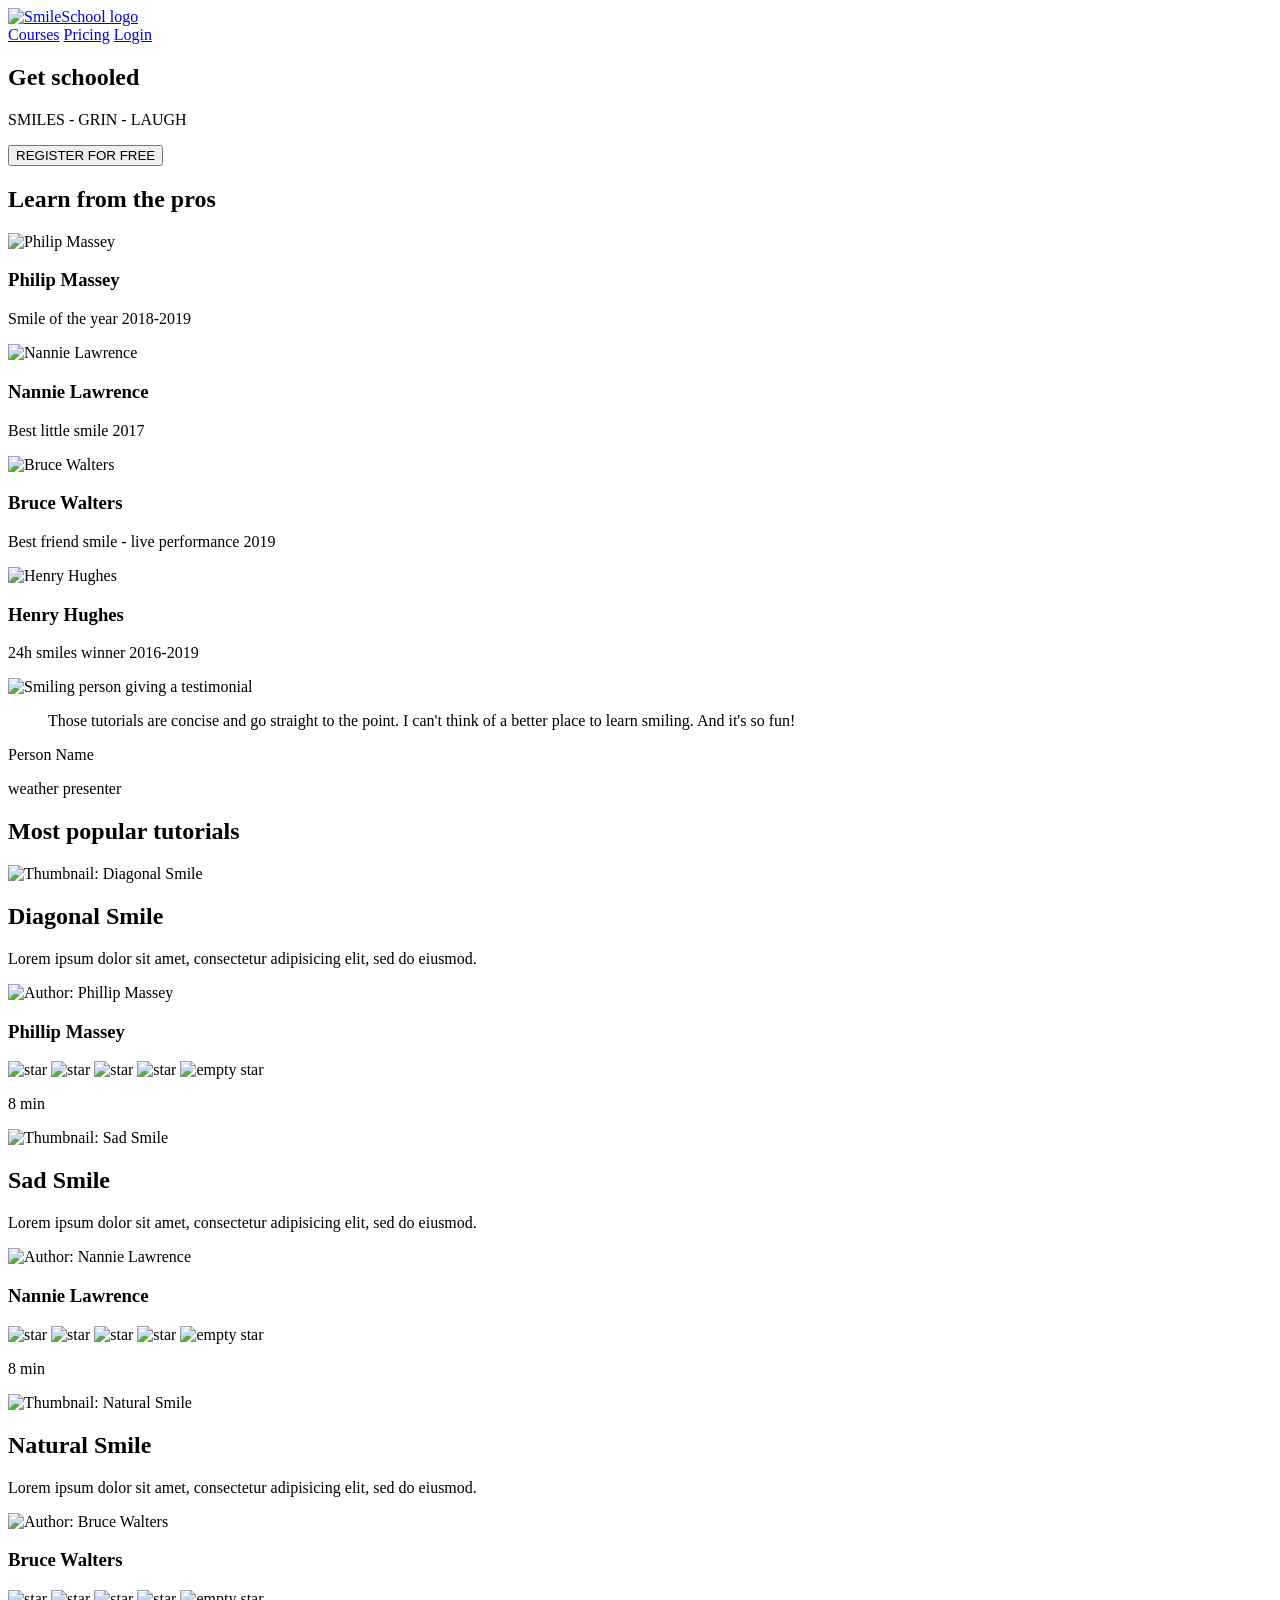
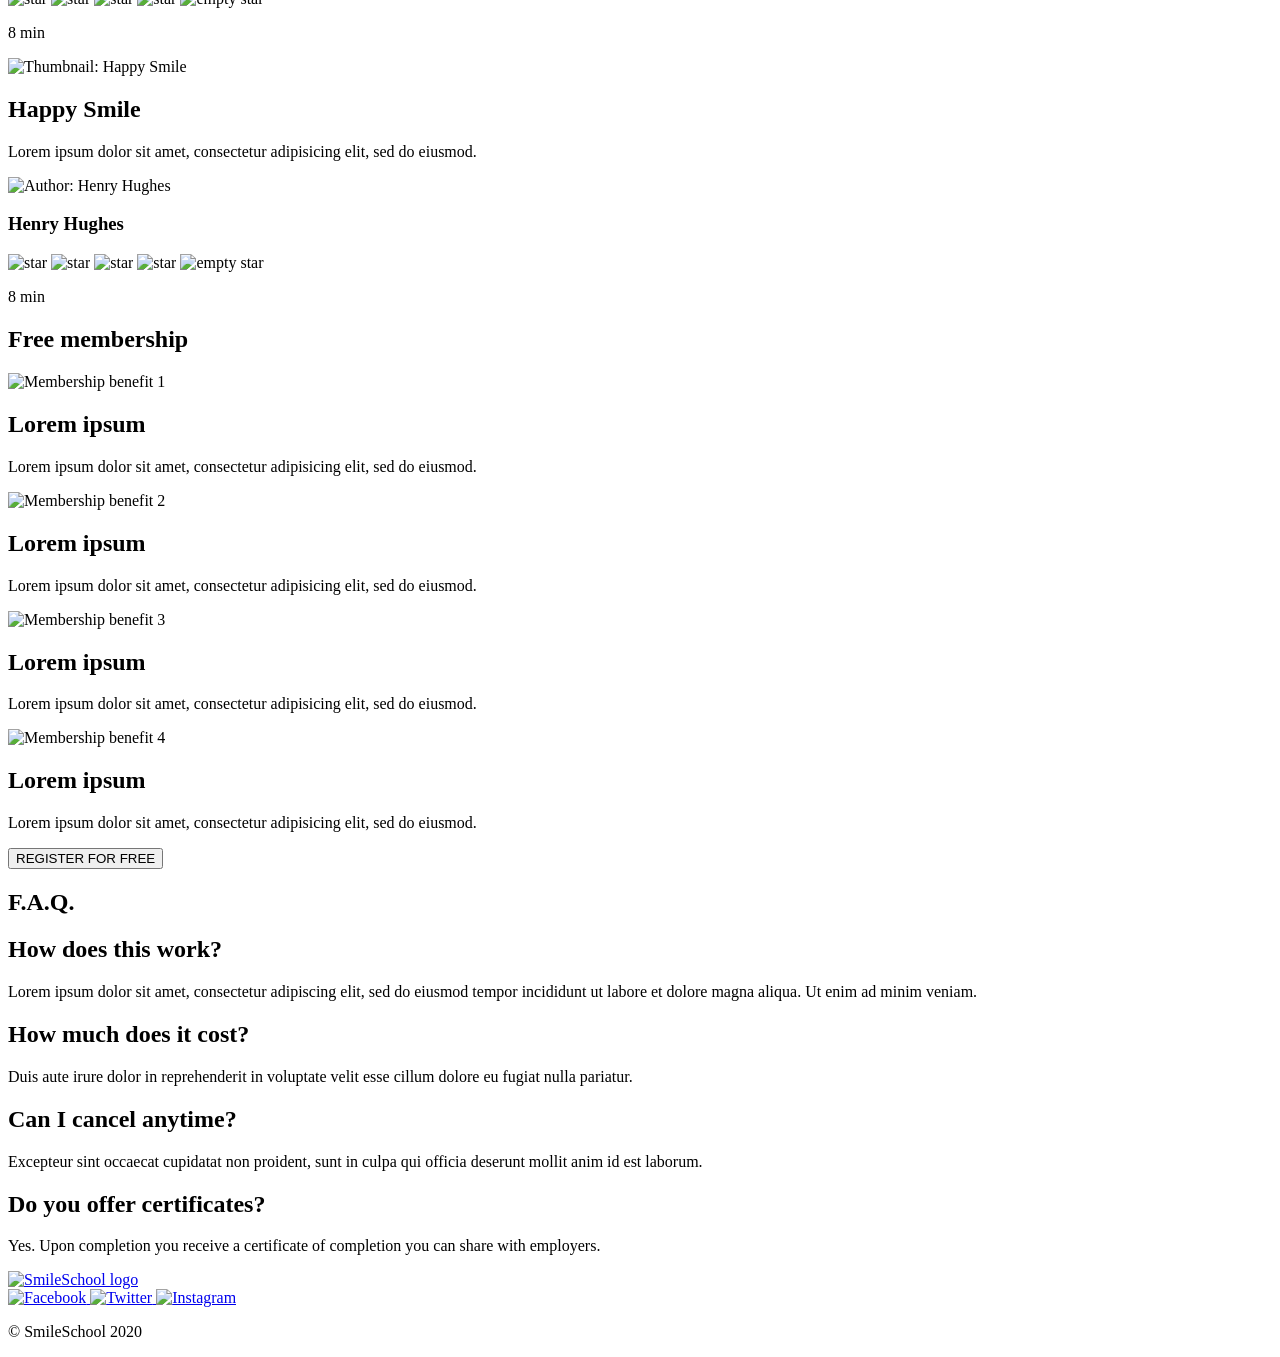
==== index.html @ 25fead90 "CSS advanced: add README and copy index.html from HTML advanced" ====
<!DOCTYPE html>
<html lang="en">
<head>
  <meta charset="utf-8">
  <meta name="viewport" content="width=device-width, initial-scale=1">
  <title>SmileSchool</title>
  <meta name="description" content="Get schooled - Learn from the pros">
</head>
<body>

  <!-- ===== Header (Task 1) ===== -->
  <header>
    <!-- Logo link -->
    <a href="/" aria-label="SmileSchool home">
      <img src="logo.png" alt="SmileSchool logo">
    </a>

    <!-- Primary nav -->
    <nav aria-label="Primary">
      <a href="#">Courses</a>
      <a href="#">Pricing</a>
      <a href="#">Login</a>
    </nav>
  </header>
  <!-- ===== /Header ===== -->

  <!-- ===== Main content ===== -->
  <main>

    <!-- ===== Hero / Banner (Task 2) ===== -->
    <section aria-labelledby="hero-title">
      <!-- Top block: title + text + button -->
      <div>
        <h1 id="hero-title">Get schooled</h1>
        <p>SMILES - GRIN - LAUGH</p>
        <button type="button">REGISTER FOR FREE</button>
      </div>

      <!-- Bottom block: Learn from the pros + 4 profile cards -->
      <div>
        <h2>Learn from the pros</h2>

        <div>
          <article>
            <img src="pro-1.jpg" alt="Philip Massey">
            <h3>Philip Massey</h3>
            <p>Smile of the year 2018-2019</p>
          </article>

          <article>
            <img src="pro-2.jpg" alt="Nannie Lawrence">
            <h3>Nannie Lawrence</h3>
            <p>Best little smile 2017</p>
          </article>

          <article>
            <img src="pro-3.jpg" alt="Bruce Walters">
            <h3>Bruce Walters</h3>
            <p>Best friend smile - live performance 2019</p>
          </article>

          <article>
            <img src="pro-4.jpg" alt="Henry Hughes">
            <h3>Henry Hughes</h3>
            <p>24h smiles winner 2016-2019</p>
          </article>
        </div>
      </div>
    </section>
    <!-- ===== /Hero ===== -->

    <!-- ===== Quote (Task 3) ===== -->
    <section id="quote" aria-labelledby="quote-title">
      <div>
        <img src="quote-author.jpg" alt="Smiling person giving a testimonial">
        <div>
          <blockquote id="quote-title">
            Those tutorials are concise and go straight to the point. I can't think of a better
            place to learn smiling. And it's so fun!
          </blockquote>
          <p>Person Name</p>
          <p>weather presenter</p>
        </div>
      </div>
    </section>
    <!-- ===== /Quote ===== -->

    <!-- ===== Videos (Task 4) ===== -->
    <section aria-labelledby="videos-title">
      <h1 id="videos-title">Most popular tutorials</h1>

      <div>
        <!-- Video 1 -->
        <article>
          <img src="vid-1.jpg" alt="Thumbnail: Diagonal Smile">
          <h2>Diagonal Smile</h2>
          <p>Lorem ipsum dolor sit amet, consectetur adipisicing elit, sed do eiusmod.</p>

          <!-- Author -->
          <div>
            <img src="pro-1.jpg" alt="Author: Phillip Massey">
            <h3>Phillip Massey</h3>
          </div>

          <!-- Rating -->
          <div>
            <div>
              <img src="star.svg" alt="star">
              <img src="star.svg" alt="star">
              <img src="star.svg" alt="star">
              <img src="star.svg" alt="star">
              <img src="star-empty.svg" alt="empty star">
            </div>
            <p>8 min</p>
          </div>
        </article>

        <!-- Video 2 -->
        <article>
          <img src="vid-2.jpg" alt="Thumbnail: Sad Smile">
          <h2>Sad Smile</h2>
          <p>Lorem ipsum dolor sit amet, consectetur adipisicing elit, sed do eiusmod.</p>

          <div>
            <img src="pro-2.jpg" alt="Author: Nannie Lawrence">
            <h3>Nannie Lawrence</h3>
          </div>

          <div>
            <div>
              <img src="star.svg" alt="star">
              <img src="star.svg" alt="star">
              <img src="star.svg" alt="star">
              <img src="star.svg" alt="star">
              <img src="star-empty.svg" alt="empty star">
            </div>
            <p>8 min</p>
          </div>
        </article>

        <!-- Video 3 -->
        <article>
          <img src="vid-3.jpg" alt="Thumbnail: Natural Smile">
          <h2>Natural Smile</h2>
          <p>Lorem ipsum dolor sit amet, consectetur adipisicing elit, sed do eiusmod.</p>

          <div>
            <img src="pro-3.jpg" alt="Author: Bruce Walters">
            <h3>Bruce Walters</h3>
          </div>

          <div>
            <div>
              <img src="star.svg" alt="star">
              <img src="star.svg" alt="star">
              <img src="star.svg" alt="star">
              <img src="star.svg" alt="star">
              <img src="star-empty.svg" alt="empty star">
            </div>
            <p>8 min</p>
          </div>
        </article>

        <!-- Video 4 -->
        <article>
          <img src="vid-4.jpg" alt="Thumbnail: Happy Smile">
          <h2>Happy Smile</h2>
          <p>Lorem ipsum dolor sit amet, consectetur adipisicing elit, sed do eiusmod.</p>

          <div>
            <img src="pro-4.jpg" alt="Author: Henry Hughes">
            <h3>Henry Hughes</h3>
          </div>

          <div>
            <div>
              <img src="star.svg" alt="star">
              <img src="star.svg" alt="star">
              <img src="star.svg" alt="star">
              <img src="star.svg" alt="star">
              <img src="star-empty.svg" alt="empty star">
            </div>
            <p>8 min</p>
          </div>
        </article>
      </div>
    </section>
    <!-- ===== /Videos ===== -->

    <!-- ===== Membership (Task 5) ===== -->
    <section aria-labelledby="membership-title">
      <h1 id="membership-title">Free membership</h1>

      <div>
        <article>
          <img src="mem-1.svg" alt="Membership benefit 1">
          <h2>Lorem ipsum</h2>
          <p>Lorem ipsum dolor sit amet, consectetur adipisicing elit, sed do eiusmod.</p>
        </article>

        <article>
          <img src="mem-2.svg" alt="Membership benefit 2">
          <h2>Lorem ipsum</h2>
          <p>Lorem ipsum dolor sit amet, consectetur adipisicing elit, sed do eiusmod.</p>
        </article>

        <article>
          <img src="mem-3.svg" alt="Membership benefit 3">
          <h2>Lorem ipsum</h2>
          <p>Lorem ipsum dolor sit amet, consectetur adipisicing elit, sed do eiusmod.</p>
        </article>

        <article>
          <img src="mem-4.svg" alt="Membership benefit 4">
          <h2>Lorem ipsum</h2>
          <p>Lorem ipsum dolor sit amet, consectetur adipisicing elit, sed do eiusmod.</p>
        </article>
      </div>

      <button type="button">REGISTER FOR FREE</button>
    </section>
    <!-- ===== /Membership ===== -->

    <!-- ===== FAQ (Task 6) ===== -->
    <section id="faq" aria-labelledby="faq-title">
      <h1 id="faq-title">F.A.Q.</h1>

      <div>
        <!-- Row 1 -->
        <div>
          <article>
            <h2>How does this work?</h2>
            <p>
              Lorem ipsum dolor sit amet, consectetur adipiscing elit, sed do eiusmod tempor
              incididunt ut labore et dolore magna aliqua. Ut enim ad minim veniam.
            </p>
          </article>

          <article>
            <h2>How much does it cost?</h2>
            <p>
              Duis aute irure dolor in reprehenderit in voluptate velit esse cillum dolore
              eu fugiat nulla pariatur.
            </p>
          </article>
        </div>

        <!-- Row 2 -->
        <div>
          <article>
            <h2>Can I cancel anytime?</h2>
            <p>
              Excepteur sint occaecat cupidatat non proident, sunt in culpa qui officia
              deserunt mollit anim id est laborum.
            </p>
          </article>

          <article>
            <h2>Do you offer certificates?</h2>
            <p>
              Yes. Upon completion you receive a certificate of completion you can share
              with employers.
            </p>
          </article>
        </div>
      </div>
    </section>
    <!-- ===== /FAQ ===== -->

  </main>
  <!-- ===== /Main ===== -->

  <!-- ===== Footer (Task 7) ===== -->
  <footer>
    <div>
      <div>
        <!-- Footer logo -->
        <a href="/" aria-label="SmileSchool home">
          <img src="logo.png" alt="SmileSchool logo">
        </a>

        <!-- Social links -->
        <div aria-label="Social links">
          <a href="#" aria-label="Facebook">
            <img src="icon-facebook.svg" alt="Facebook">
          </a>
          <a href="#" aria-label="Twitter">
            <img src="icon-twitter.svg" alt="Twitter">
          </a>
          <a href="#" aria-label="Instagram">
            <img src="icon-instagram.svg" alt="Instagram">
          </a>
        </div>
      </div>

      <p>© SmileSchool 2020</p>
    </div>
  </footer>
  <!-- ===== /Footer ===== -->

</body>
</html>
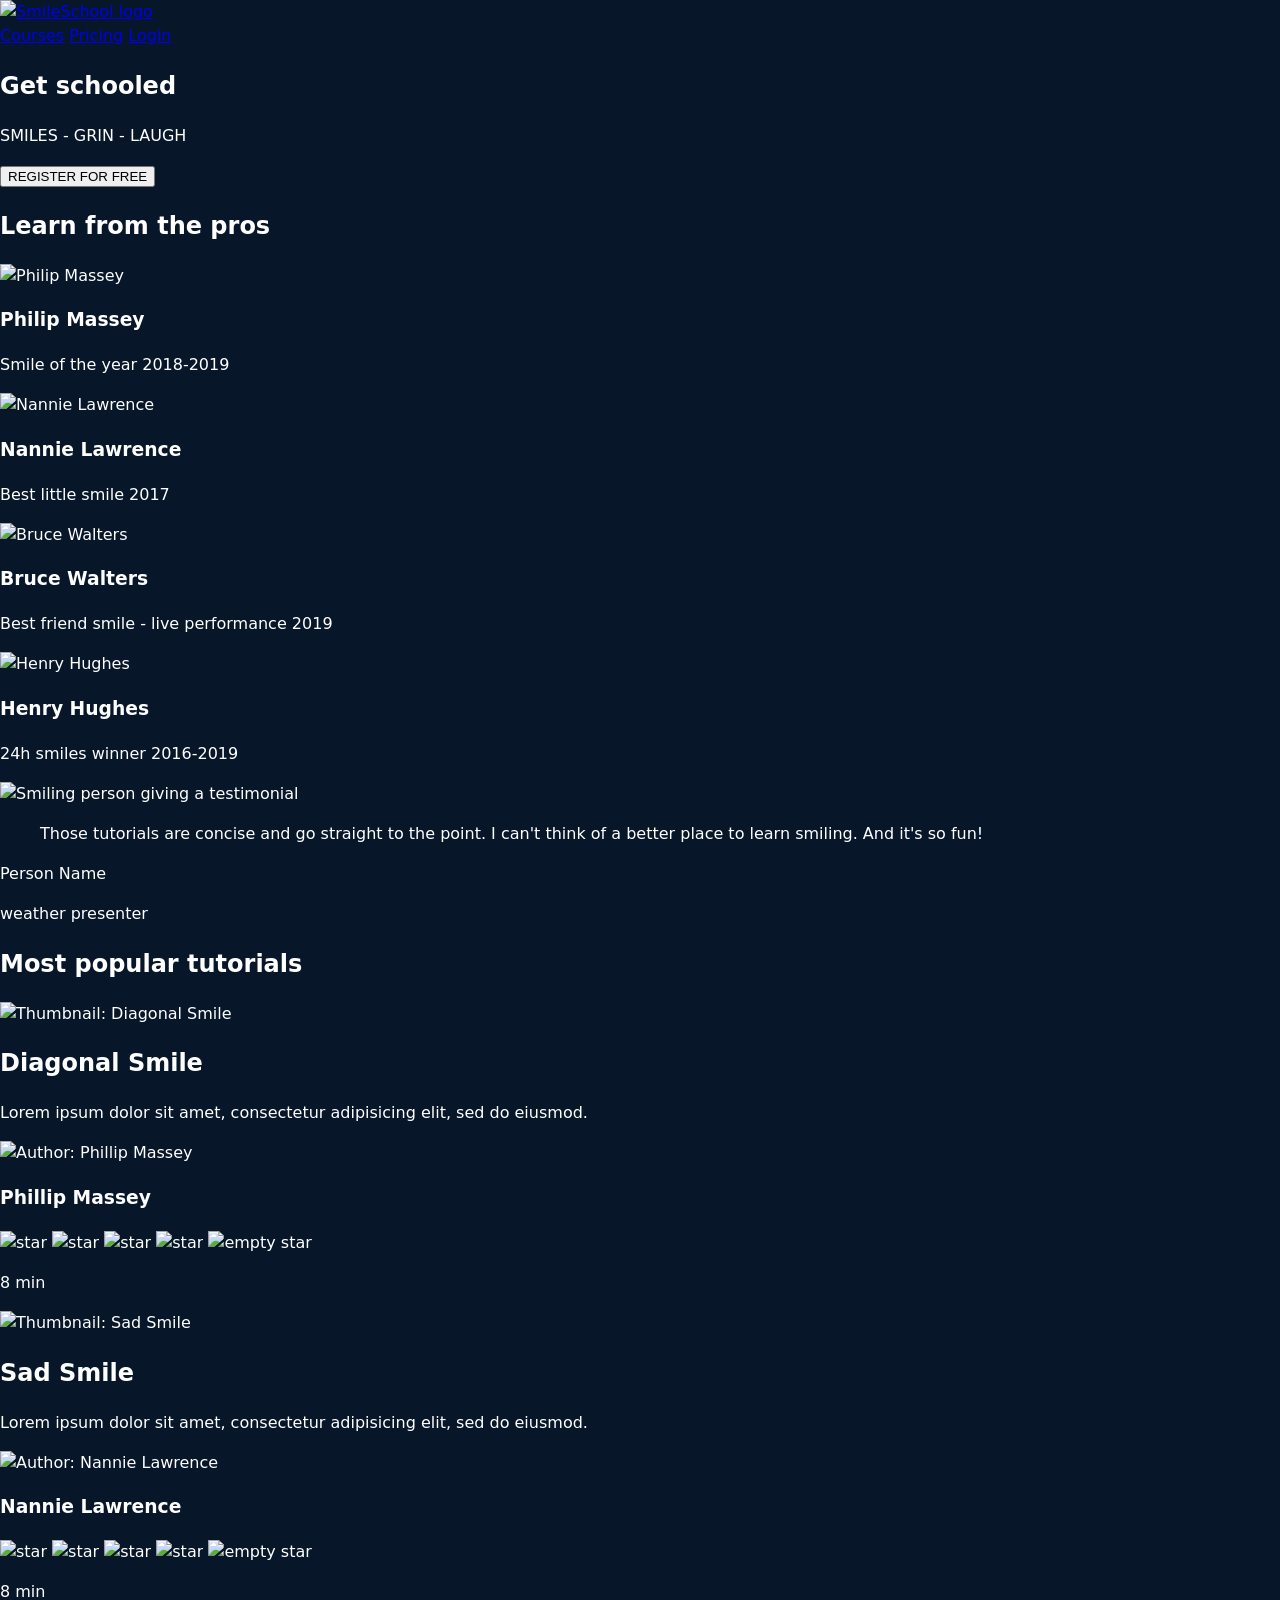
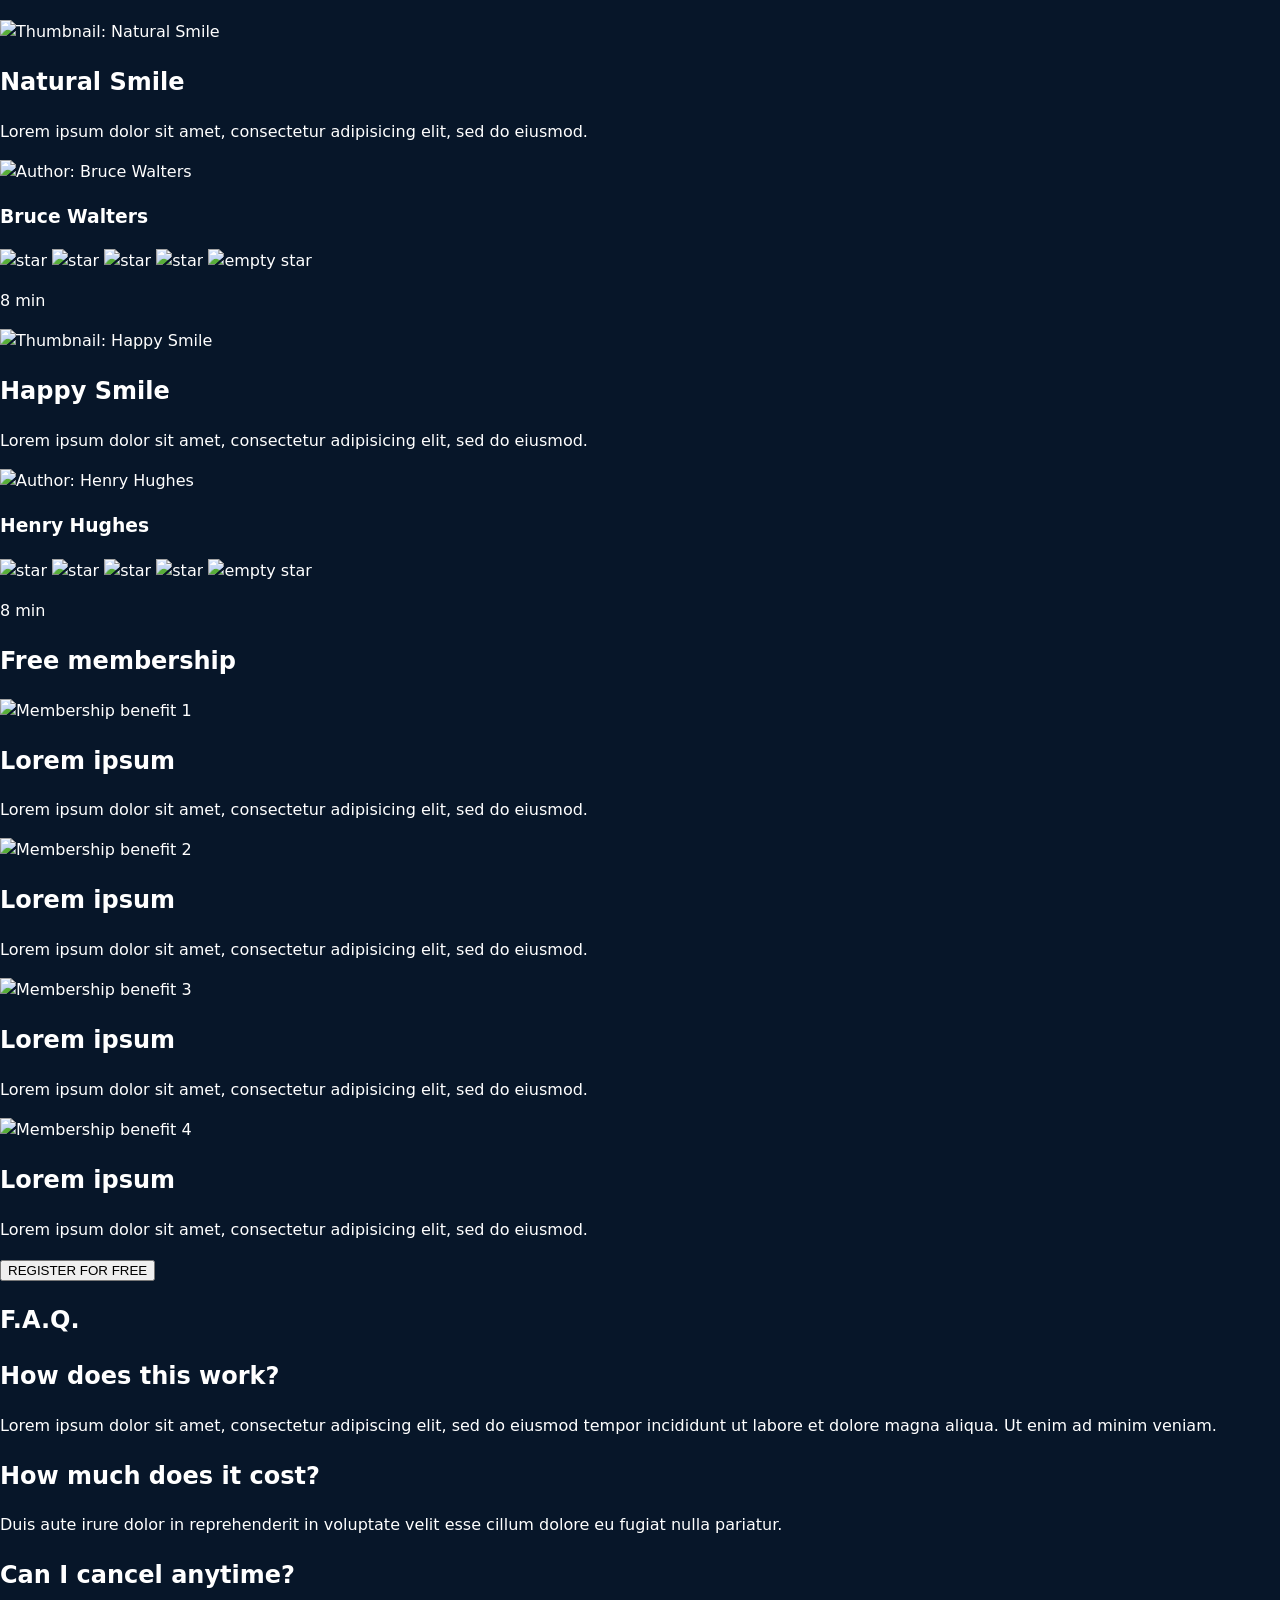
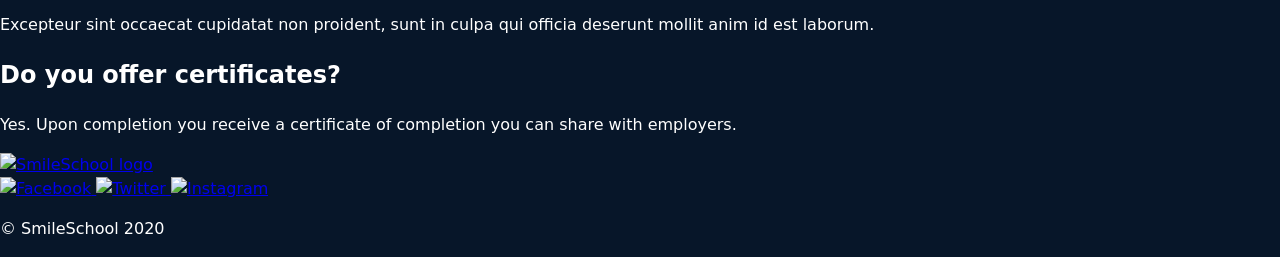
==== commit 51e64cce: "Task 1: create styles.css and import it in index.html" ====
--- a/index.html
+++ b/index.html
@@ -5,6 +5,7 @@
   <meta name="viewport" content="width=device-width, initial-scale=1">
   <title>SmileSchool</title>
   <meta name="description" content="Get schooled - Learn from the pros">
+<link rel="stylesheet" href="styles.css">
 </head>
 <body>
 
--- a/styles.css
+++ b/styles.css
@@ -0,0 +1,18 @@
+/* CSS Advanced – base stylesheet */
+:root{
+  --bg-dark:#071629;
+  --text:#fff;
+  --muted:rgba(255,255,255,.75);
+  --primary:#C271FF;
+  --primary-strong:#A646FF;
+  --maxw:1100px;
+}
+/* Base */
+*{box-sizing:border-box}
+html,body{margin:0}
+body{
+  background:var(--bg-dark);
+  color:var(--text);
+  font-family:"Source Sans Pro", system-ui, -apple-system, "Segoe UI", Roboto, Arial, sans-serif;
+  line-height:1.5;
+}
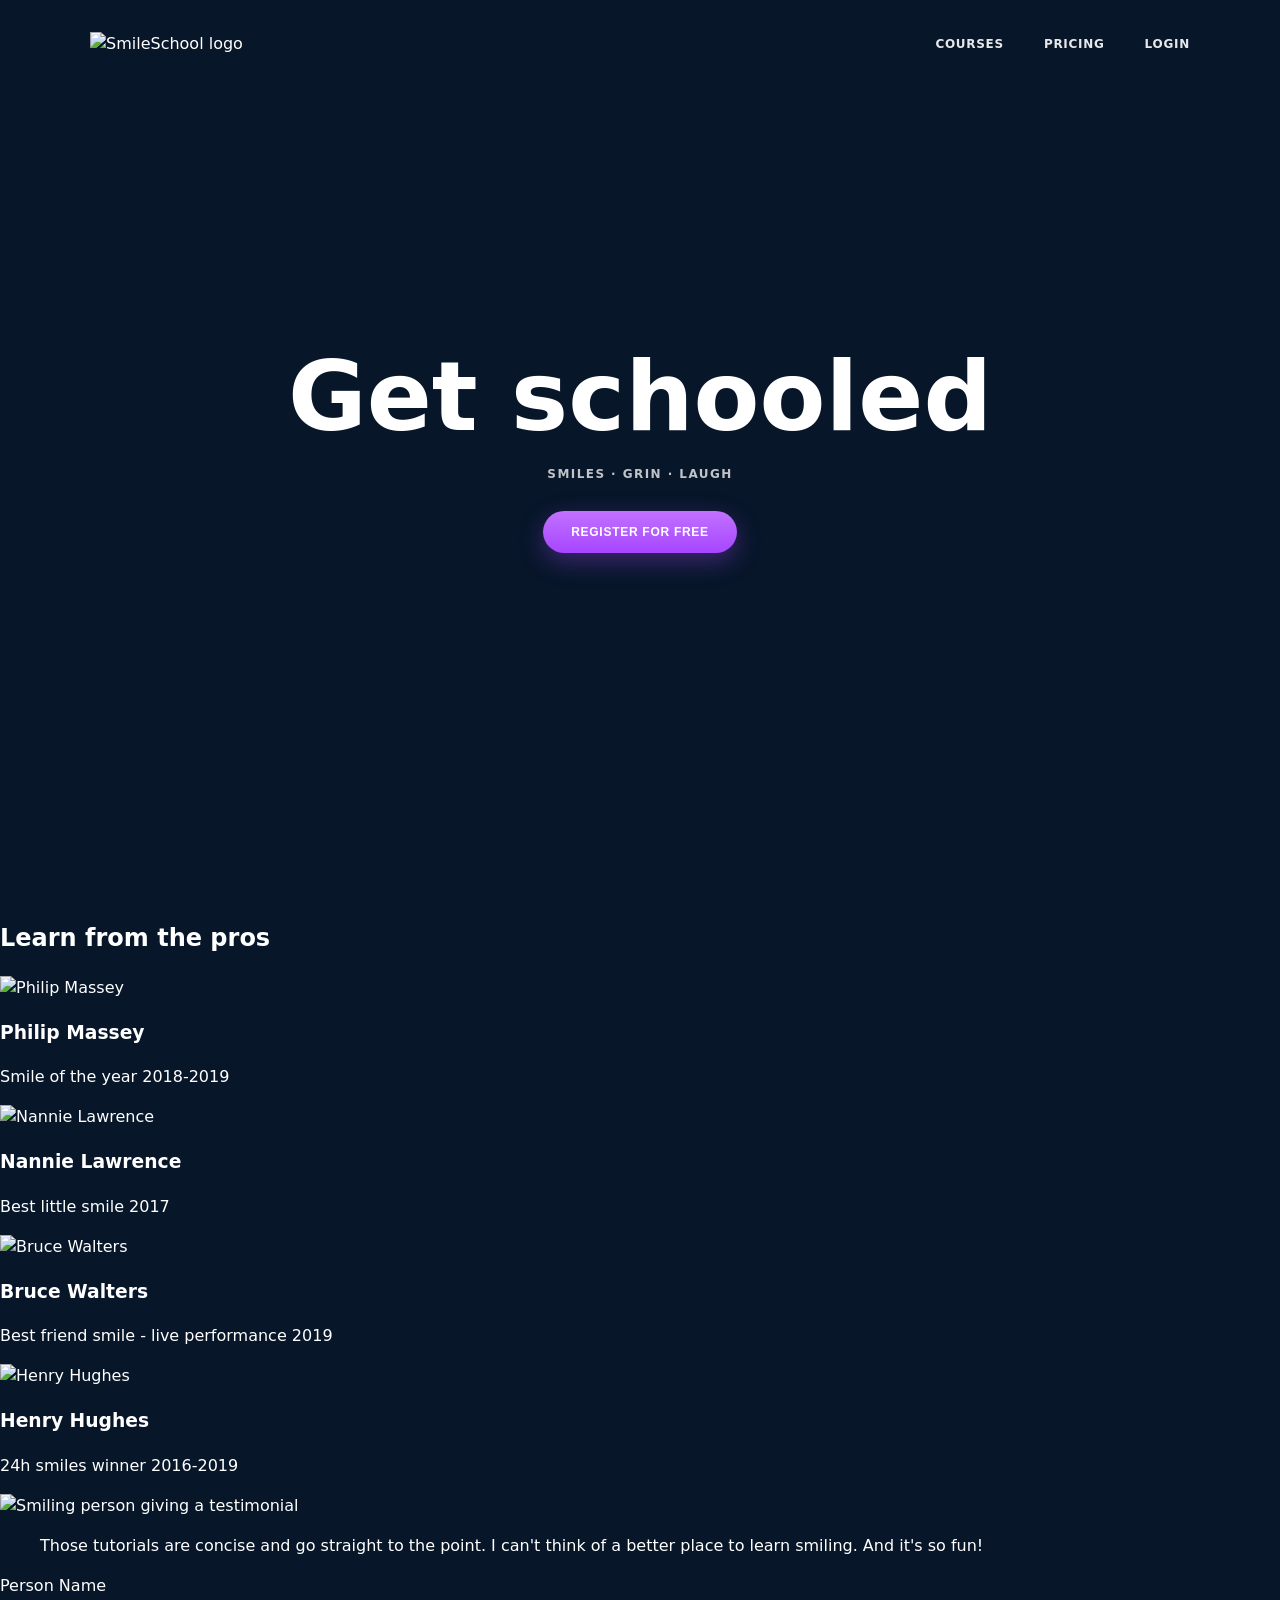
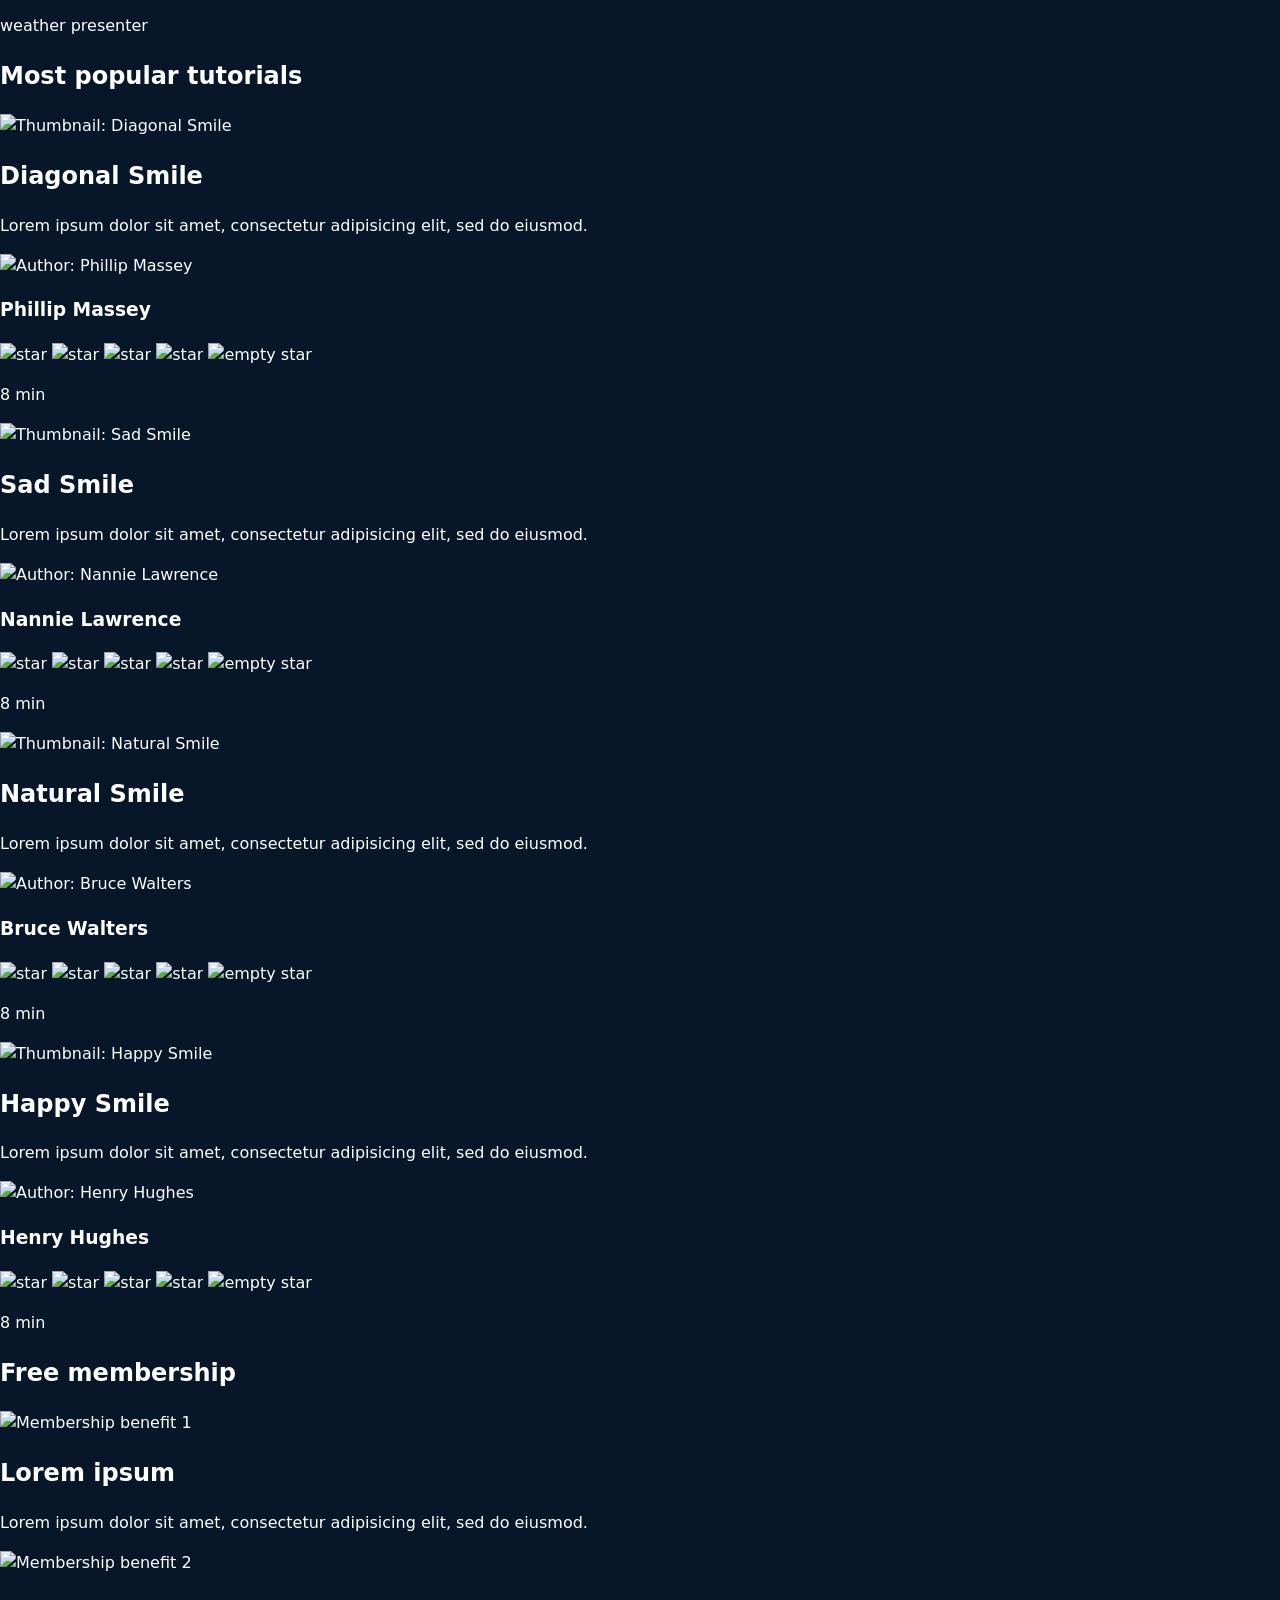
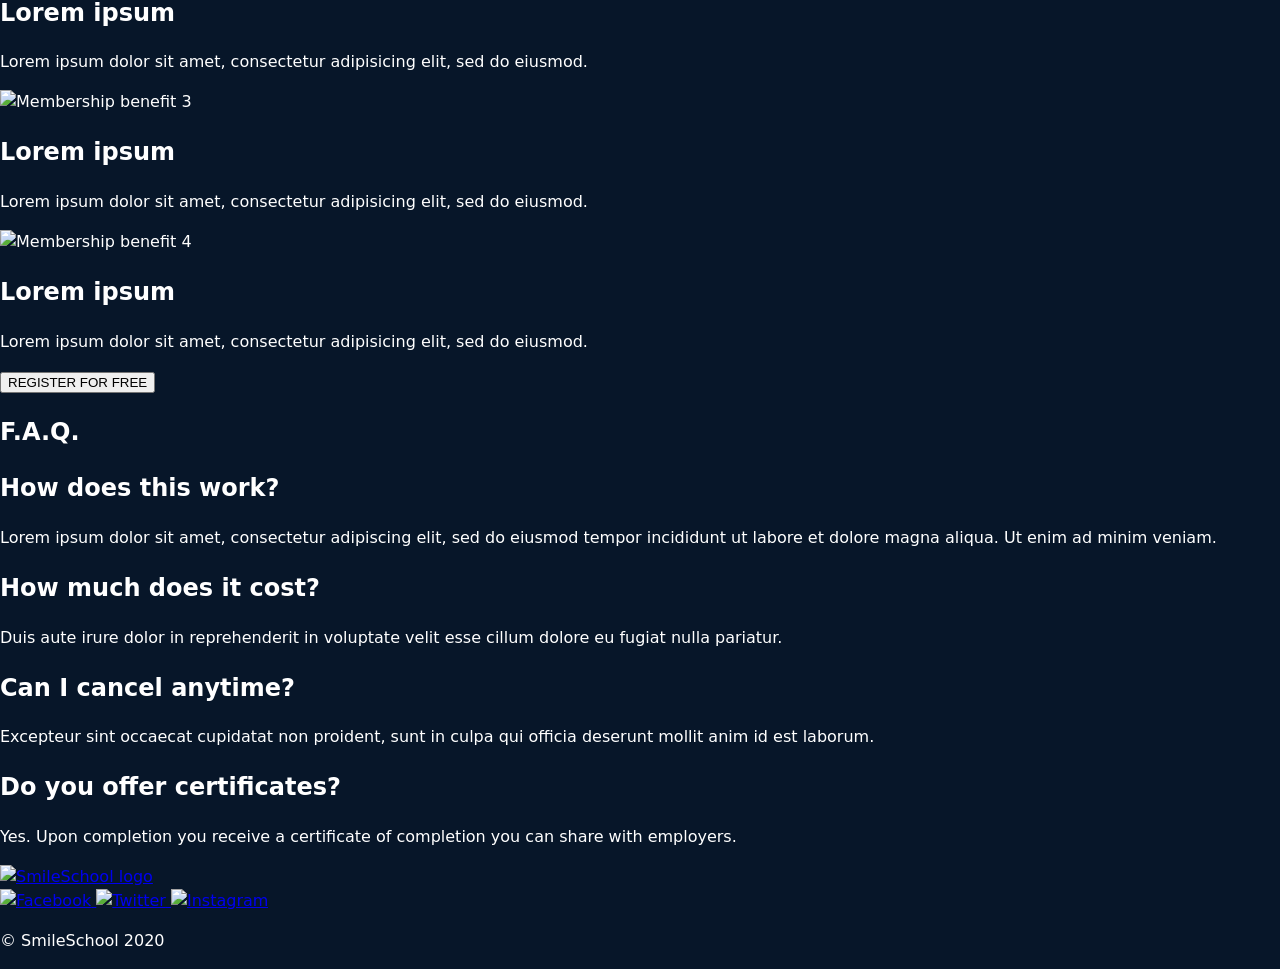
==== commit b6be9033: "Task 2: style header and first hero section per Figma" ====
--- a/index.html
+++ b/index.html
@@ -11,18 +11,17 @@
 
   <!-- ===== Header (Task 1) ===== -->
   <header>
-    <!-- Logo link -->
-    <a href="/" aria-label="SmileSchool home">
+  <div class="container">
+    <a href="/" class="logo" aria-label="SmileSchool home">
       <img src="logo.png" alt="SmileSchool logo">
     </a>
-
-    <!-- Primary nav -->
     <nav aria-label="Primary">
       <a href="#">Courses</a>
       <a href="#">Pricing</a>
       <a href="#">Login</a>
     </nav>
-  </header>
+  </div>
+</header>
   <!-- ===== /Header ===== -->
 
   <!-- ===== Main content ===== -->
@@ -30,12 +29,12 @@
 
     <!-- ===== Hero / Banner (Task 2) ===== -->
     <section aria-labelledby="hero-title">
-      <!-- Top block: title + text + button -->
-      <div>
-        <h1 id="hero-title">Get schooled</h1>
-        <p>SMILES - GRIN - LAUGH</p>
-        <button type="button">REGISTER FOR FREE</button>
-      </div>
+  <div>
+    <h1 id="hero-title">Get schooled</h1>
+    <p class="meta">SMILES &middot; GRIN &middot; LAUGH</p>
+    <button type="button" class="cta">REGISTER FOR FREE</button>
+  </div>
+</section>
 
       <!-- Bottom block: Learn from the pros + 4 profile cards -->
       <div>
--- a/styles.css
+++ b/styles.css
@@ -16,3 +16,61 @@
   font-family:"Source Sans Pro", system-ui, -apple-system, "Segoe UI", Roboto, Arial, sans-serif;
   line-height:1.5;
 }
+/* === Header (fixed over hero) === */
+header{
+  position:absolute;
+  inset:0 0 auto 0; /* top:0; left/right:0 */
+  z-index:10;
+}
+header .container{
+  width:min(100%, calc(var(--maxw) + 48px));
+  margin-inline:auto;
+  padding:32px 24px;
+  display:flex;
+  align-items:center;
+  justify-content:space-between;
+}
+header a{ color:var(--text); text-decoration:none; }
+header nav{ display:flex; gap:40px; }
+header nav a{
+  font-weight:600; font-size:12px; letter-spacing:.06em;
+  text-transform:uppercase; opacity:.9;
+}
+header nav a:hover{ opacity:1; }
+
+/* === Hero (first section in main) === */
+main > section:first-of-type{
+  min-height:100vh;
+  display:grid;
+  place-items:center;
+  text-align:center;
+  color:#fff;
+  background:
+    linear-gradient(180deg, rgba(7,22,41,.25) 0%, rgba(7,22,41,.95) 70%),
+    url("images/hero.jpg") center/cover no-repeat;
+}
+main > section:first-of-type h1{
+  margin:0 0 18px 0;
+  font-weight:800;
+  font-size:clamp(44px, 8vw, 96px);
+  line-height:1.05;
+}
+main > section:first-of-type .meta{
+  display:flex; justify-content:center; gap:28px;
+  margin-bottom:28px;
+  font-weight:700; font-size:12px; letter-spacing:.12em;
+  text-transform:uppercase; color:var(--muted);
+}
+main > section:first-of-type .cta{
+  display:inline-block; padding:14px 28px; border:0;
+  font-weight:700; font-size:12px; letter-spacing:.06em; text-transform:uppercase;
+  color:#fff; border-radius:999px; cursor:pointer;
+  background:linear-gradient(180deg, var(--primary) 0%, var(--primary-strong) 100%);
+  box-shadow:0 8px 24px rgba(162,70,255,.35);
+}
+
+/* small tweaks */
+@media (max-width: 820px){
+  header .container{ padding:22px 16px; }
+  header nav{ gap:22px; }
+}
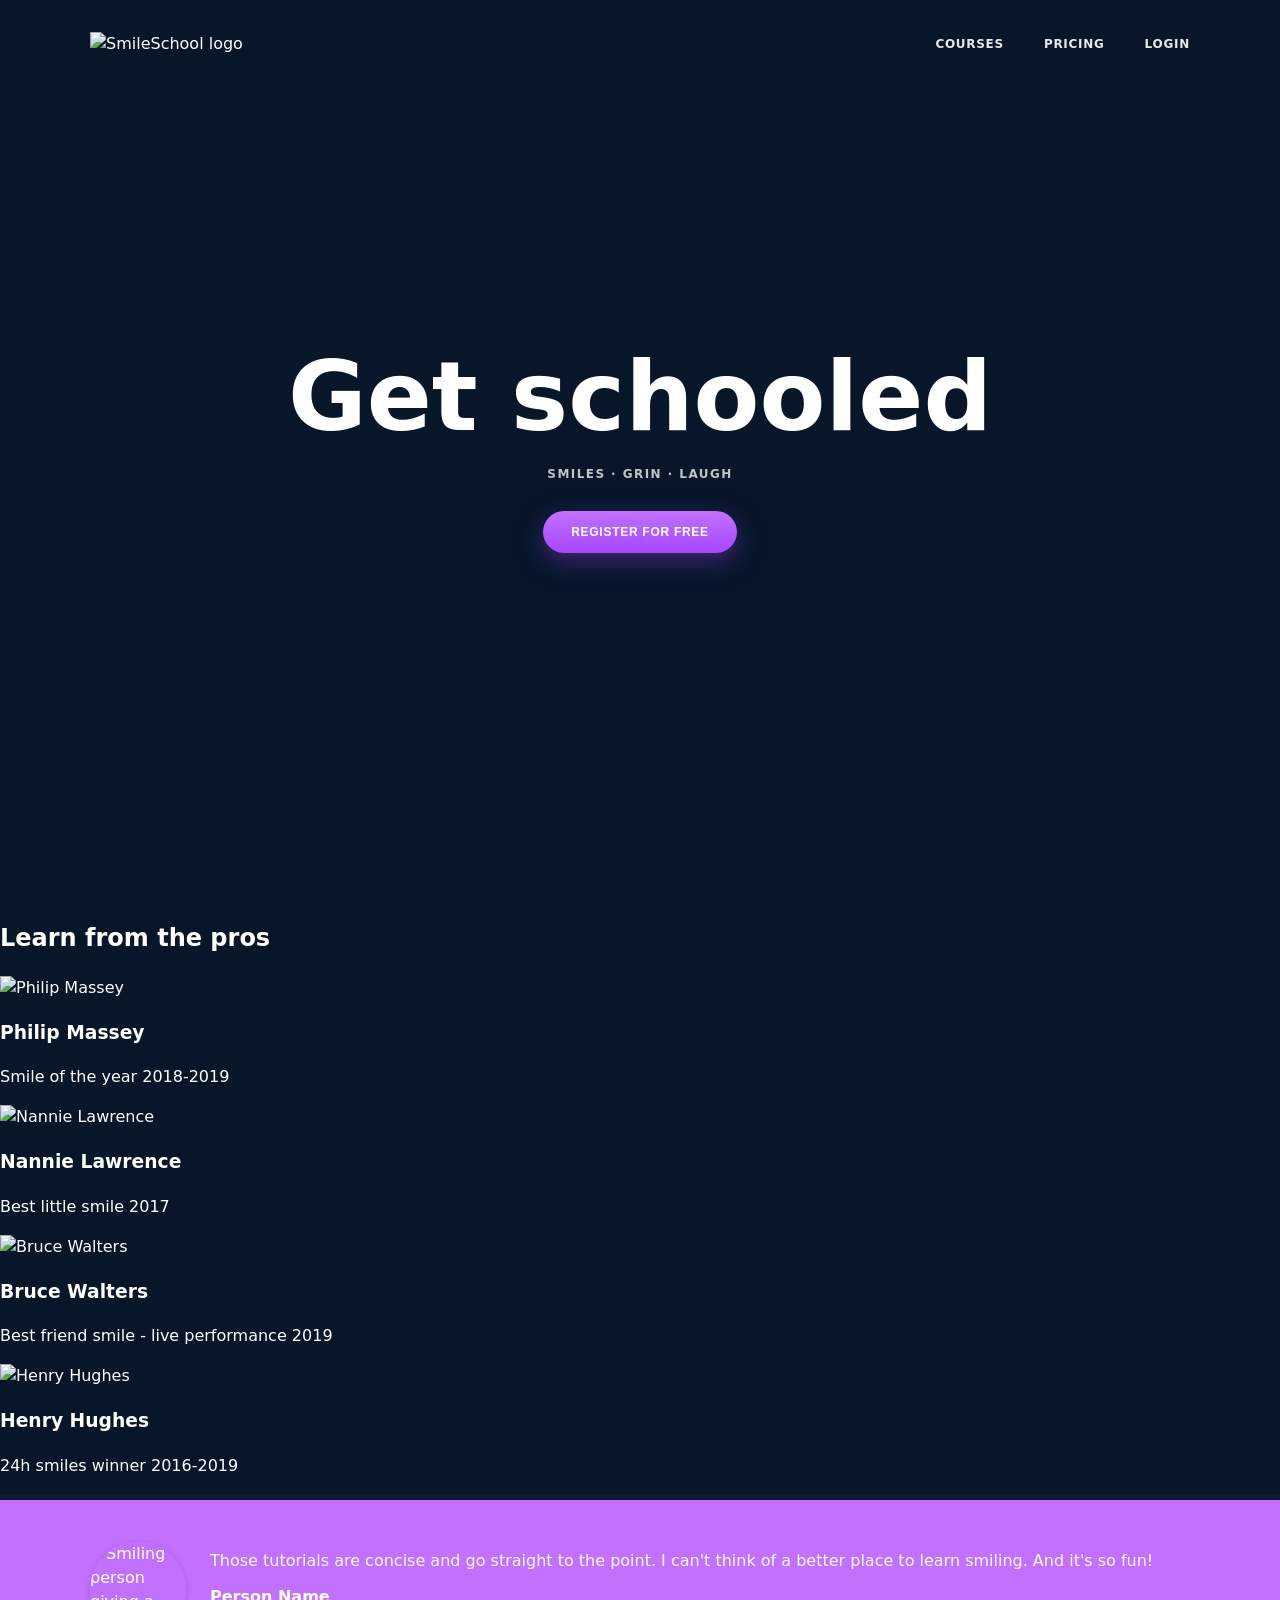
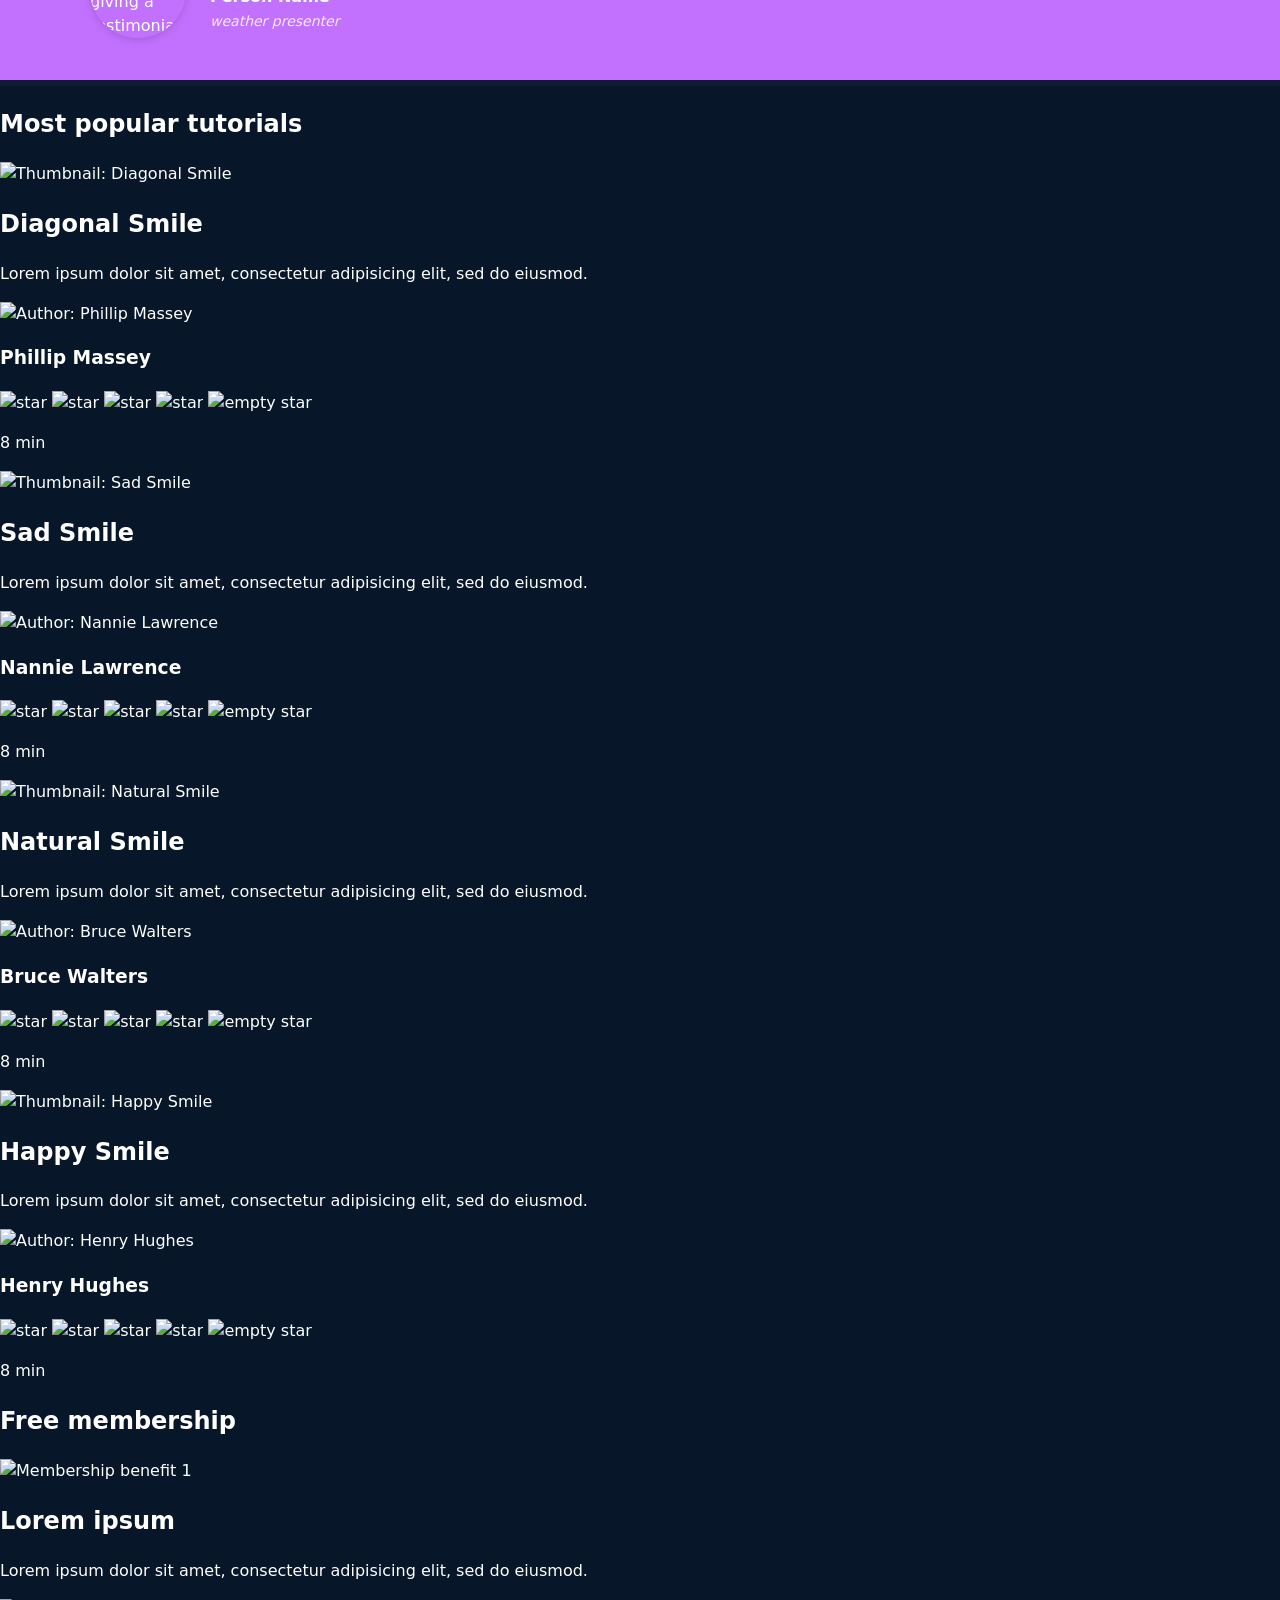
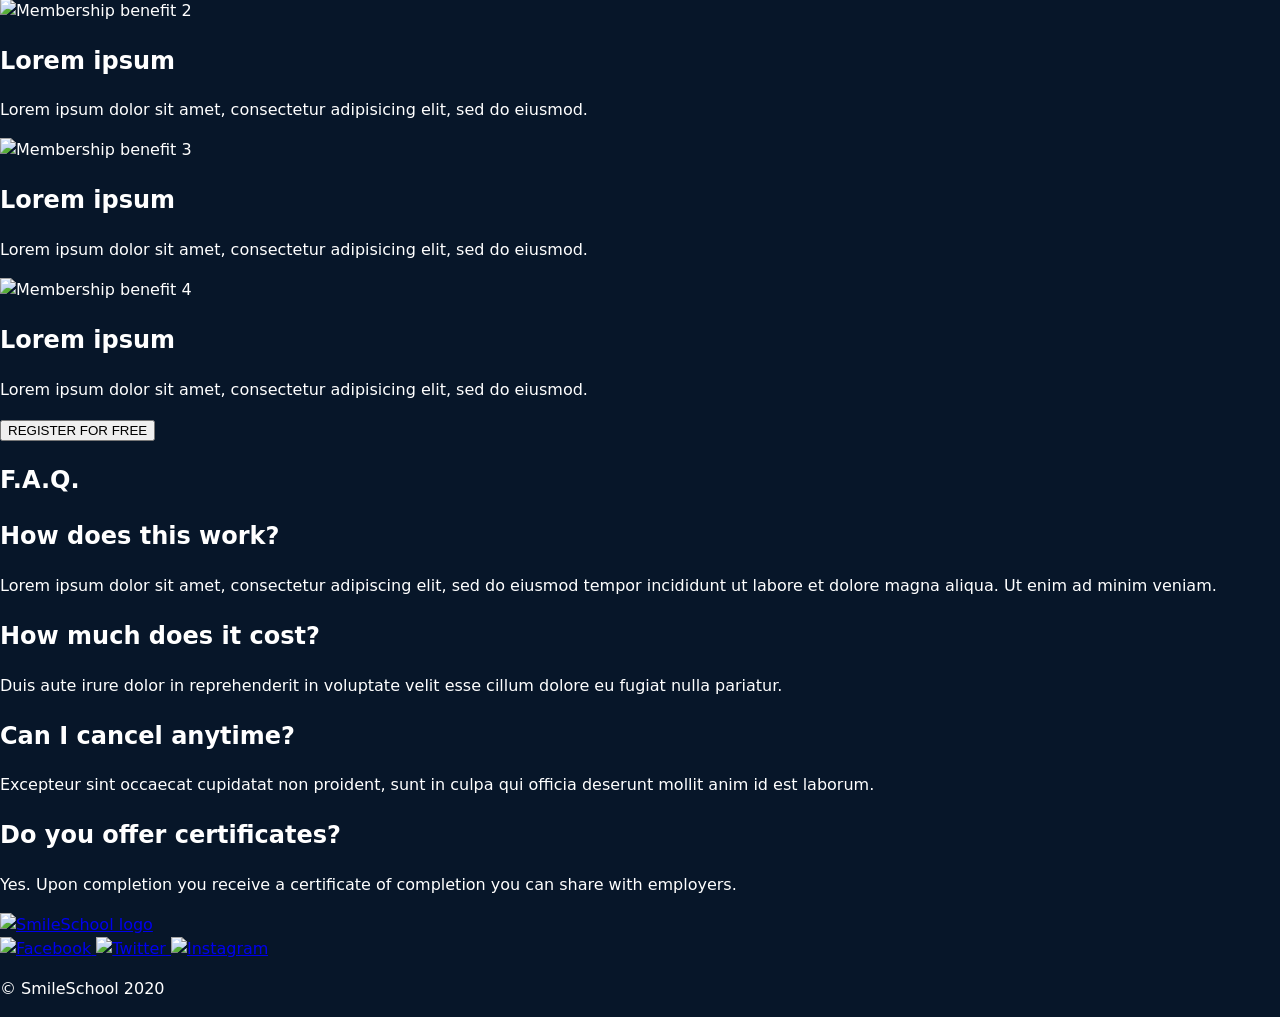
==== commit f7e8b086: "Task 3: style Quotes/Testimonial section (purple block, avatar, author, role)" ====
--- a/index.html
+++ b/index.html
@@ -71,18 +71,18 @@
 
     <!-- ===== Quote (Task 3) ===== -->
     <section id="quote" aria-labelledby="quote-title">
-      <div>
-        <img src="quote-author.jpg" alt="Smiling person giving a testimonial">
-        <div>
-          <blockquote id="quote-title">
-            Those tutorials are concise and go straight to the point. I can't think of a better
-            place to learn smiling. And it's so fun!
-          </blockquote>
-          <p>Person Name</p>
-          <p>weather presenter</p>
-        </div>
-      </div>
-    </section>
+  <div class="container">
+    <img class="avatar" src="images/quote-author.jpg" alt="Smiling person giving a testimonial">
+    <div>
+      <blockquote id="quote-title">
+        Those tutorials are concise and go straight to the point. I can't think of a better
+        place to learn smiling. And it's so fun!
+      </blockquote>
+      <p class="author">Person Name</p>
+      <p class="role">weather presenter</p>
+    </div>
+  </div>
+</section>
     <!-- ===== /Quote ===== -->
 
     <!-- ===== Videos (Task 4) ===== -->
--- a/styles.css
+++ b/styles.css
@@ -74,3 +74,62 @@
   header .container{ padding:22px 16px; }
   header nav{ gap:22px; }
 }
+/* === Task 3 · Quotes / Testimonial === */
+#quote{
+  position:relative;
+  background:#C271FF;   /* morado Figma */
+  color:#fff;
+  padding:48px 0;
+}
+#quote .container{
+  width:min(100%, calc(var(--maxw) + 48px));
+  margin-inline:auto;
+  padding-inline:24px;
+  display:grid;
+  grid-template-columns:96px 1fr; /* avatar + texto */
+  gap:24px;
+  align-items:center;
+}
+#quote .avatar{
+  width:96px; height:96px;
+  border-radius:50%;
+  overflow:hidden;
+  box-shadow:0 2px 8px rgba(0,0,0,.15);
+}
+#quote blockquote{
+  margin:0 0 12px 0;
+  font-size:16px;
+  line-height:1.6;
+  color:rgba(255,255,255,.95);
+}
+#quote .author{
+  margin:0;
+  font-weight:700;
+  font-size:16px;
+}
+#quote .role{
+  margin:2px 0 0 0;
+  font-style:italic;
+  font-size:14px;
+  color:rgba(255,255,255,.85);
+}
+/* barras sutiles arriba/abajo como en la maqueta */
+#quote::before,
+#quote::after{
+  content:"";
+  position:absolute; left:0; right:0;
+  height:6px;
+  background:#071629; /* mismo dark del body */
+  opacity:.95;
+}
+#quote::before{ top:0; }
+#quote::after{ bottom:0; }
+
+/* responsive */
+@media (max-width:640px){
+  #quote .container{
+    grid-template-columns:72px 1fr;
+    gap:16px;
+  }
+  #quote .avatar{ width:72px; height:72px; }
+}
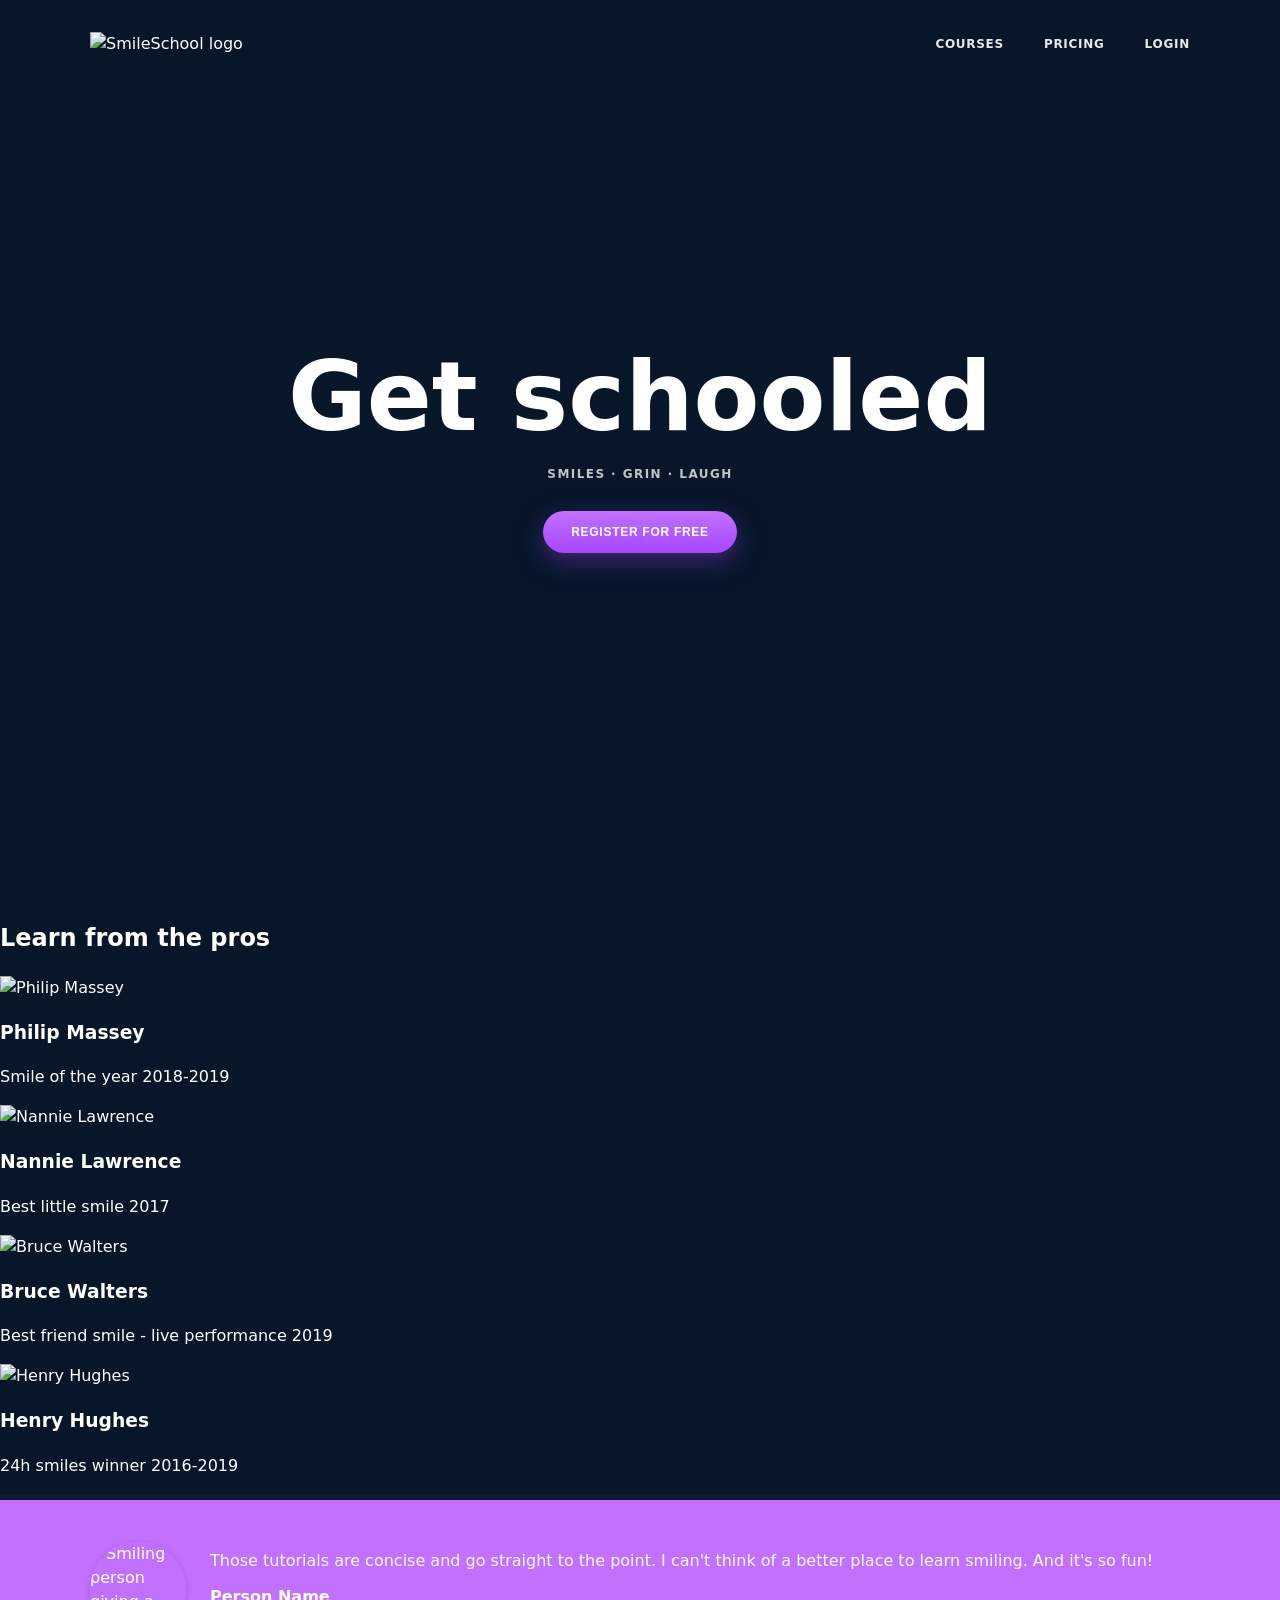
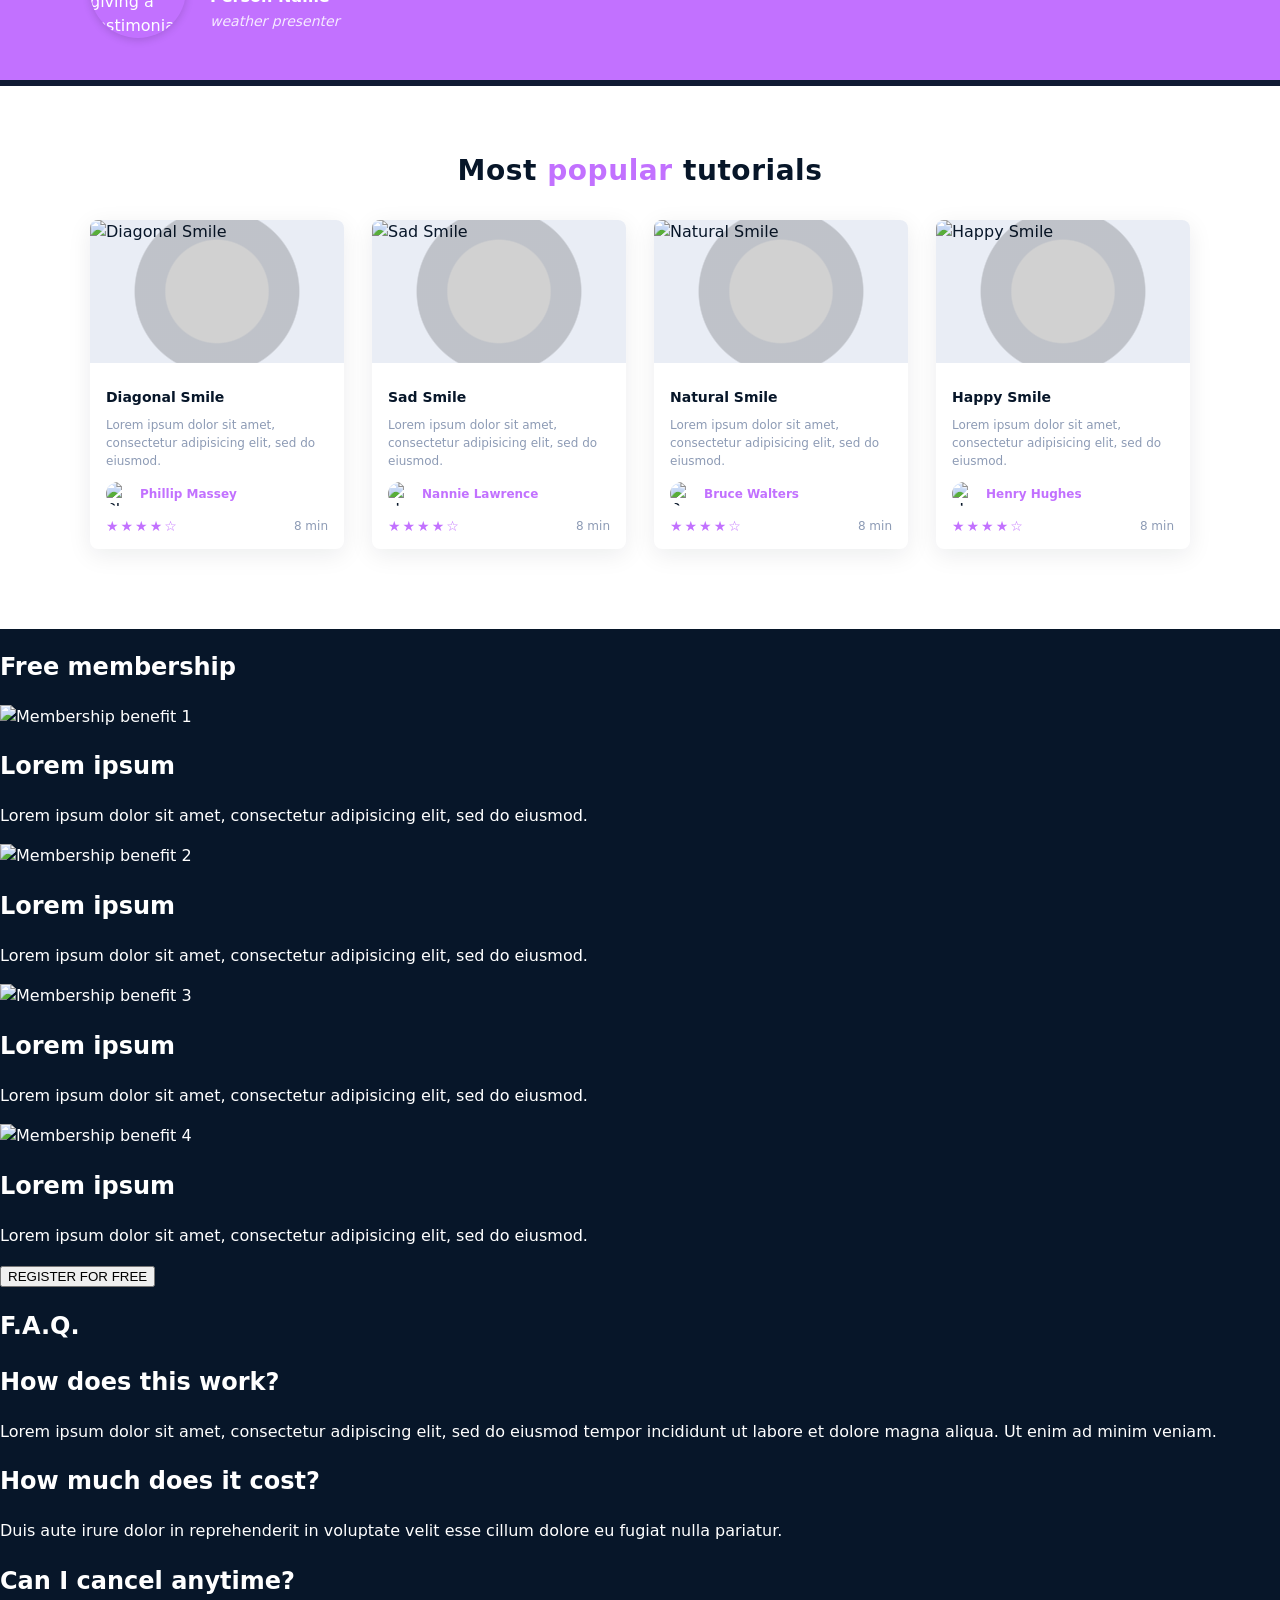
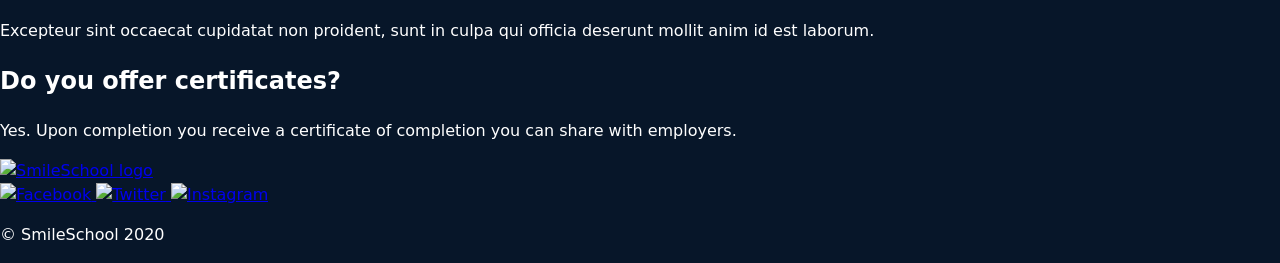
==== commit 858ae544: "Task 4: style Videos list (grid, cards, play overlay, author, stars, time)" ====
--- a/index.html
+++ b/index.html
@@ -86,105 +86,93 @@
     <!-- ===== /Quote ===== -->
 
     <!-- ===== Videos (Task 4) ===== -->
-    <section aria-labelledby="videos-title">
-      <h1 id="videos-title">Most popular tutorials</h1>
-
-      <div>
-        <!-- Video 1 -->
-        <article>
-          <img src="vid-1.jpg" alt="Thumbnail: Diagonal Smile">
+<section aria-labelledby="videos-title">
+  <div class="container">
+    <h1 id="videos-title">Most <span class="accent">popular</span> tutorials</h1>
+
+    <div class="videos">
+
+      <!-- Card 1 -->
+      <article class="card">
+        <div class="thumb">
+          <img src="images/vid-1.jpg" alt="Diagonal Smile">
+        </div>
+        <div class="body">
           <h2>Diagonal Smile</h2>
-          <p>Lorem ipsum dolor sit amet, consectetur adipisicing elit, sed do eiusmod.</p>
-
-          <!-- Author -->
-          <div>
-            <img src="pro-1.jpg" alt="Author: Phillip Massey">
-            <h3>Phillip Massey</h3>
-          </div>
-
-          <!-- Rating -->
-          <div>
-            <div>
-              <img src="star.svg" alt="star">
-              <img src="star.svg" alt="star">
-              <img src="star.svg" alt="star">
-              <img src="star.svg" alt="star">
-              <img src="star-empty.svg" alt="empty star">
-            </div>
-            <p>8 min</p>
-          </div>
-        </article>
-
-        <!-- Video 2 -->
-        <article>
-          <img src="vid-2.jpg" alt="Thumbnail: Sad Smile">
+          <p class="desc">Lorem ipsum dolor sit amet, consectetur adipisicing elit, sed do eiusmod.</p>
+
+          <div class="author">
+            <img src="images/pro-1.jpg" alt="Phillip Massey">
+            <span class="name">Phillip Massey</span>
+          </div>
+
+          <div class="meta">
+            <div class="stars">★★★★☆</div>
+            <div class="time">8 min</div>
+          </div>
+        </div>
+      </article>
+
+      <!-- Card 2 -->
+      <article class="card">
+        <div class="thumb">
+          <img src="images/vid-2.jpg" alt="Sad Smile">
+        </div>
+        <div class="body">
           <h2>Sad Smile</h2>
-          <p>Lorem ipsum dolor sit amet, consectetur adipisicing elit, sed do eiusmod.</p>
-
-          <div>
-            <img src="pro-2.jpg" alt="Author: Nannie Lawrence">
-            <h3>Nannie Lawrence</h3>
-          </div>
-
-          <div>
-            <div>
-              <img src="star.svg" alt="star">
-              <img src="star.svg" alt="star">
-              <img src="star.svg" alt="star">
-              <img src="star.svg" alt="star">
-              <img src="star-empty.svg" alt="empty star">
-            </div>
-            <p>8 min</p>
-          </div>
-        </article>
-
-        <!-- Video 3 -->
-        <article>
-          <img src="vid-3.jpg" alt="Thumbnail: Natural Smile">
+          <p class="desc">Lorem ipsum dolor sit amet, consectetur adipisicing elit, sed do eiusmod.</p>
+          <div class="author">
+            <img src="images/pro-2.jpg" alt="Nannie Lawrence">
+            <span class="name">Nannie Lawrence</span>
+          </div>
+          <div class="meta">
+            <div class="stars">★★★★☆</div>
+            <div class="time">8 min</div>
+          </div>
+        </div>
+      </article>
+
+      <!-- Card 3 -->
+      <article class="card">
+        <div class="thumb">
+          <img src="images/vid-3.jpg" alt="Natural Smile">
+        </div>
+        <div class="body">
           <h2>Natural Smile</h2>
-          <p>Lorem ipsum dolor sit amet, consectetur adipisicing elit, sed do eiusmod.</p>
-
-          <div>
-            <img src="pro-3.jpg" alt="Author: Bruce Walters">
-            <h3>Bruce Walters</h3>
-          </div>
-
-          <div>
-            <div>
-              <img src="star.svg" alt="star">
-              <img src="star.svg" alt="star">
-              <img src="star.svg" alt="star">
-              <img src="star.svg" alt="star">
-              <img src="star-empty.svg" alt="empty star">
-            </div>
-            <p>8 min</p>
-          </div>
-        </article>
-
-        <!-- Video 4 -->
-        <article>
-          <img src="vid-4.jpg" alt="Thumbnail: Happy Smile">
+          <p class="desc">Lorem ipsum dolor sit amet, consectetur adipisicing elit, sed do eiusmod.</p>
+          <div class="author">
+            <img src="images/pro-3.jpg" alt="Bruce Walters">
+            <span class="name">Bruce Walters</span>
+          </div>
+          <div class="meta">
+            <div class="stars">★★★★☆</div>
+            <div class="time">8 min</div>
+          </div>
+        </div>
+      </article>
+
+      <!-- Card 4 -->
+      <article class="card">
+        <div class="thumb">
+          <img src="images/vid-4.jpg" alt="Happy Smile">
+        </div>
+        <div class="body">
           <h2>Happy Smile</h2>
-          <p>Lorem ipsum dolor sit amet, consectetur adipisicing elit, sed do eiusmod.</p>
-
-          <div>
-            <img src="pro-4.jpg" alt="Author: Henry Hughes">
-            <h3>Henry Hughes</h3>
-          </div>
-
-          <div>
-            <div>
-              <img src="star.svg" alt="star">
-              <img src="star.svg" alt="star">
-              <img src="star.svg" alt="star">
-              <img src="star.svg" alt="star">
-              <img src="star-empty.svg" alt="empty star">
-            </div>
-            <p>8 min</p>
-          </div>
-        </article>
-      </div>
-    </section>
+          <p class="desc">Lorem ipsum dolor sit amet, consectetur adipisicing elit, sed do eiusmod.</p>
+          <div class="author">
+            <img src="images/pro-4.jpg" alt="Henry Hughes">
+            <span class="name">Henry Hughes</span>
+          </div>
+          <div class="meta">
+            <div class="stars">★★★★☆</div>
+            <div class="time">8 min</div>
+          </div>
+        </div>
+      </article>
+
+    </div>
+  </div>
+</section>
     <!-- ===== /Videos ===== -->
 
     <!-- ===== Membership (Task 5) ===== -->
--- a/styles.css
+++ b/styles.css
@@ -133,3 +133,76 @@
   }
   #quote .avatar{ width:72px; height:72px; }
 }
+/* === Task 4 · Videos list (3rd section) === */
+main > section:nth-of-type(3){
+  background:#fff; color:#071629;
+  padding:64px 0 80px;
+}
+
+main > section:nth-of-type(3) .container{
+  width:min(100%, calc(var(--maxw) + 48px));
+  margin-inline:auto;
+  padding-inline:24px;
+}
+
+/* Title */
+main > section:nth-of-type(3) h1{
+  margin:0 0 28px 0;
+  text-align:center;
+  font-weight:700;
+  font-size:28px;
+  letter-spacing:.02em;
+}
+main > section:nth-of-type(3) h1 .accent{ color:#C271FF; }
+
+/* Grid de tarjetas */
+.videos{
+  display:grid;
+  grid-template-columns: repeat(4, 1fr);
+  gap:28px;
+}
+
+/* Tarjeta */
+.card{
+  background:#fff;
+  border-radius:8px;
+  box-shadow:0 6px 24px rgba(7,22,41,.08);
+  overflow:hidden;
+}
+
+/* Miniatura con botón play centrado */
+.card .thumb{
+  position:relative; aspect-ratio: 16/9; background:#e9edf5;
+}
+.card .thumb img{ width:100%; height:100%; object-fit:cover; display:block; }
+.card .thumb::after{
+  content:""; position:absolute; inset:0; display:block;
+  background:
+    radial-gradient(circle at center, rgba(0,0,0,.18) 0 56%, transparent 57%),
+    radial-gradient(circle at center, #fff 0 35%, transparent 36%);
+  background-position:center; background-repeat:no-repeat;
+  mix-blend-mode:normal;
+}
+
+/* Cuerpo */
+.card .body{ padding:14px 16px 12px; }
+.card h2{ margin:10px 0 8px; font-size:14px; font-weight:700; }
+.card p.desc{ margin:0; font-size:12px; color:#8d9bb5; line-height:1.5; }
+
+/* Autor */
+.card .author{ display:flex; align-items:center; gap:10px; margin-top:12px; }
+.card .author img{ width:24px; height:24px; border-radius:50%; object-fit:cover; }
+.card .author .name{ font-size:12px; color:#C271FF; font-weight:700; }
+
+/* Rating + tiempo */
+.card .meta{ display:flex; align-items:center; justify-content:space-between; margin-top:10px; }
+.card .stars{ font-size:14px; letter-spacing:2px; color:#C271FF; }
+.card .time{ font-size:12px; color:#8d9bb5; }
+
+/* Responsive */
+@media (max-width:1024px){
+  .videos{ grid-template-columns: repeat(2, 1fr); }
+}
+@media (max-width:560px){
+  .videos{ grid-template-columns: 1fr; }
+}
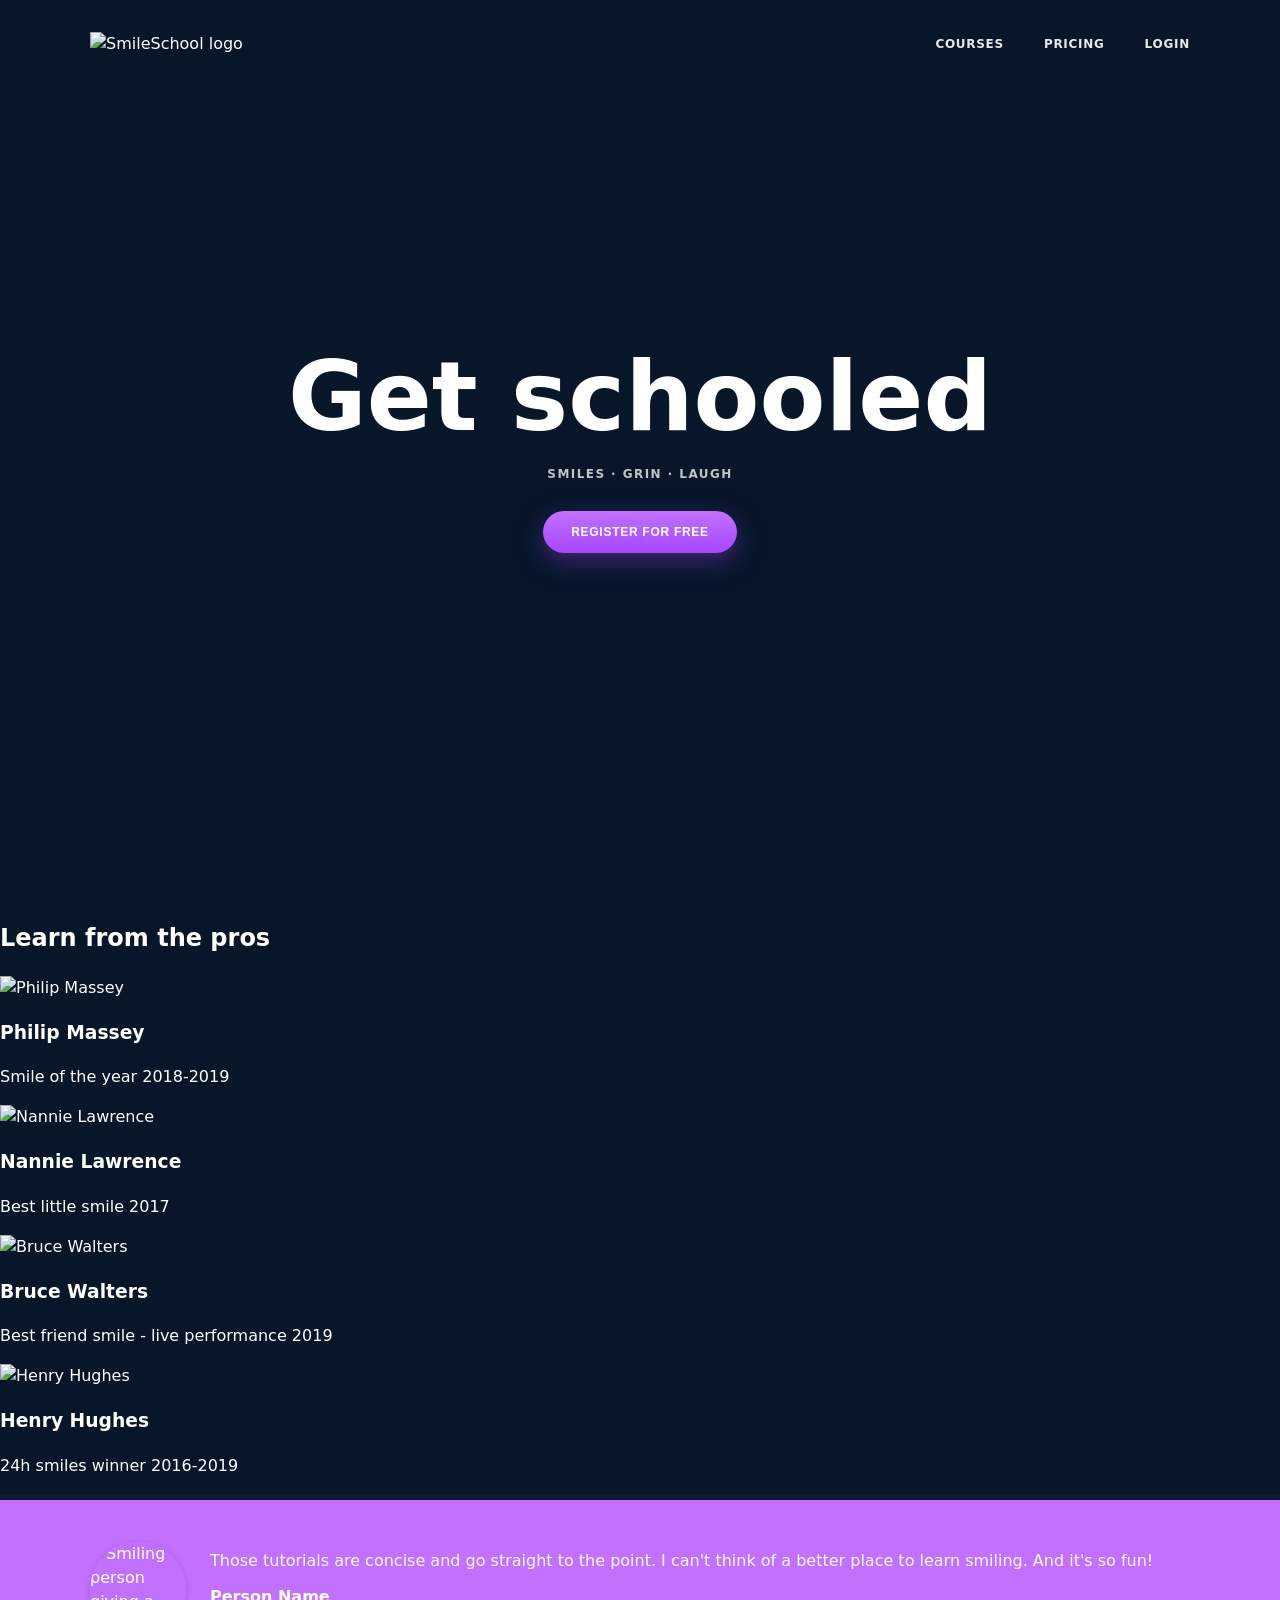
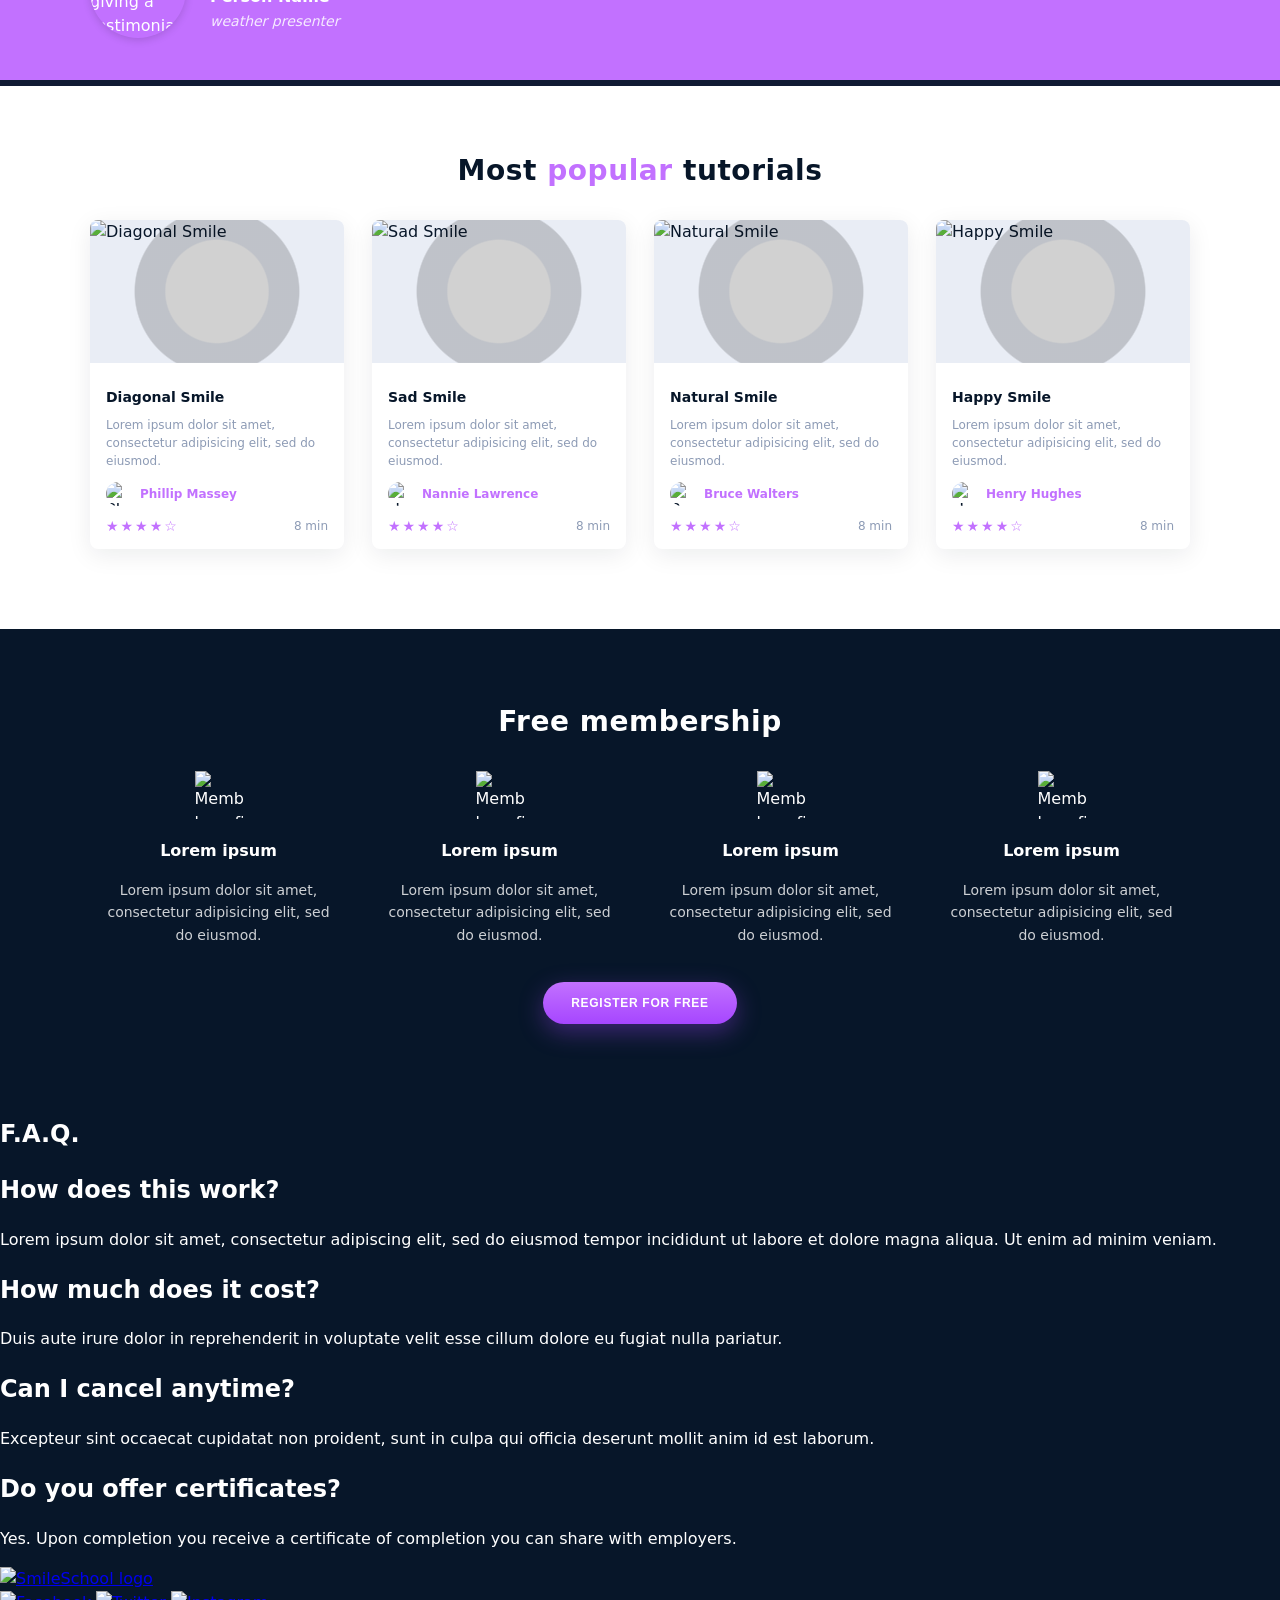
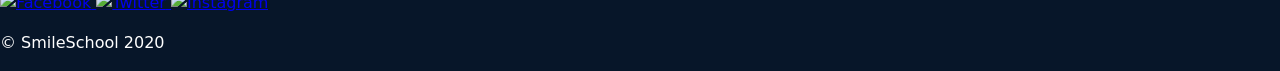
==== commit f1a278d1: "Task 5: style Membership section (dark band, 4 benefits grid, CTA)" ====
--- a/index.html
+++ b/index.html
@@ -176,37 +176,39 @@
     <!-- ===== /Videos ===== -->
 
     <!-- ===== Membership (Task 5) ===== -->
-    <section aria-labelledby="membership-title">
-      <h1 id="membership-title">Free membership</h1>
-
-      <div>
-        <article>
-          <img src="mem-1.svg" alt="Membership benefit 1">
-          <h2>Lorem ipsum</h2>
-          <p>Lorem ipsum dolor sit amet, consectetur adipisicing elit, sed do eiusmod.</p>
-        </article>
-
-        <article>
-          <img src="mem-2.svg" alt="Membership benefit 2">
-          <h2>Lorem ipsum</h2>
-          <p>Lorem ipsum dolor sit amet, consectetur adipisicing elit, sed do eiusmod.</p>
-        </article>
-
-        <article>
-          <img src="mem-3.svg" alt="Membership benefit 3">
-          <h2>Lorem ipsum</h2>
-          <p>Lorem ipsum dolor sit amet, consectetur adipisicing elit, sed do eiusmod.</p>
-        </article>
-
-        <article>
-          <img src="mem-4.svg" alt="Membership benefit 4">
-          <h2>Lorem ipsum</h2>
-          <p>Lorem ipsum dolor sit amet, consectetur adipisicing elit, sed do eiusmod.</p>
-        </article>
-      </div>
-
-      <button type="button">REGISTER FOR FREE</button>
-    </section>
+<section aria-labelledby="membership-title">
+  <div class="container">
+    <h1 id="membership-title">Free membership</h1>
+
+    <div class="grid">
+      <article>
+        <img src="images/mem-1.svg" alt="Membership benefit 1">
+        <h2>Lorem ipsum</h2>
+        <p>Lorem ipsum dolor sit amet, consectetur adipisicing elit, sed do eiusmod.</p>
+      </article>
+
+      <article>
+        <img src="images/mem-2.svg" alt="Membership benefit 2">
+        <h2>Lorem ipsum</h2>
+        <p>Lorem ipsum dolor sit amet, consectetur adipisicing elit, sed do eiusmod.</p>
+      </article>
+
+      <article>
+        <img src="images/mem-3.svg" alt="Membership benefit 3">
+        <h2>Lorem ipsum</h2>
+        <p>Lorem ipsum dolor sit amet, consectetur adipisicing elit, sed do eiusmod.</p>
+      </article>
+
+      <article>
+        <img src="images/mem-4.svg" alt="Membership benefit 4">
+        <h2>Lorem ipsum</h2>
+        <p>Lorem ipsum dolor sit amet, consectetur adipisicing elit, sed do eiusmod.</p>
+      </article>
+    </div>
+
+    <button type="button" class="cta">REGISTER FOR FREE</button>
+  </div>
+</section>
     <!-- ===== /Membership ===== -->
 
     <!-- ===== FAQ (Task 6) ===== -->
--- a/styles.css
+++ b/styles.css
@@ -206,3 +206,57 @@
 @media (max-width:560px){
   .videos{ grid-template-columns: 1fr; }
 }
+/* === Task 5 · Membership (4th section) === */
+main > section:nth-of-type(4){
+  background:#071629; /* dark */
+  color:#fff;
+  text-align:center;
+  padding:72px 0;
+}
+main > section:nth-of-type(4) .container{
+  width:min(100%, calc(var(--maxw) + 48px));
+  margin-inline:auto;
+  padding-inline:24px;
+}
+main > section:nth-of-type(4) h1{
+  margin:0 0 22px;
+  font-weight:700;
+  font-size:28px;
+  letter-spacing:.02em;
+}
+main > section:nth-of-type(4) .grid{
+  display:grid;
+  grid-template-columns:repeat(4, 1fr);
+  gap:24px;
+  margin-top:28px;
+}
+main > section:nth-of-type(4) article{
+  display:flex;
+  flex-direction:column;
+  align-items:center;
+  gap:10px;
+}
+main > section:nth-of-type(4) article img{
+  width:48px; height:48px; object-fit:contain; display:block;
+}
+main > section:nth-of-type(4) article h2{
+  margin:10px 0 6px;
+  font-weight:700; font-size:16px;
+}
+main > section:nth-of-type(4) article p{
+  margin:0; max-width:240px; color:rgba(255,255,255,.8); font-size:14px; line-height:1.6;
+}
+main > section:nth-of-type(4) .cta{
+  display:inline-block; margin-top:36px; padding:14px 28px; border-radius:999px; border:0;
+  background:linear-gradient(180deg, var(--primary) 0%, var(--primary-strong) 100%);
+  color:#fff; font-weight:700; font-size:12px; letter-spacing:.06em; text-transform:uppercase;
+  box-shadow:0 8px 24px rgba(162,70,255,.35); cursor:pointer;
+}
+
+/* Responsive */
+@media (max-width:1024px){
+  main > section:nth-of-type(4) .grid{ grid-template-columns:repeat(2,1fr); }
+}
+@media (max-width:560px){
+  main > section:nth-of-type(4) .grid{ grid-template-columns:1fr; }
+}
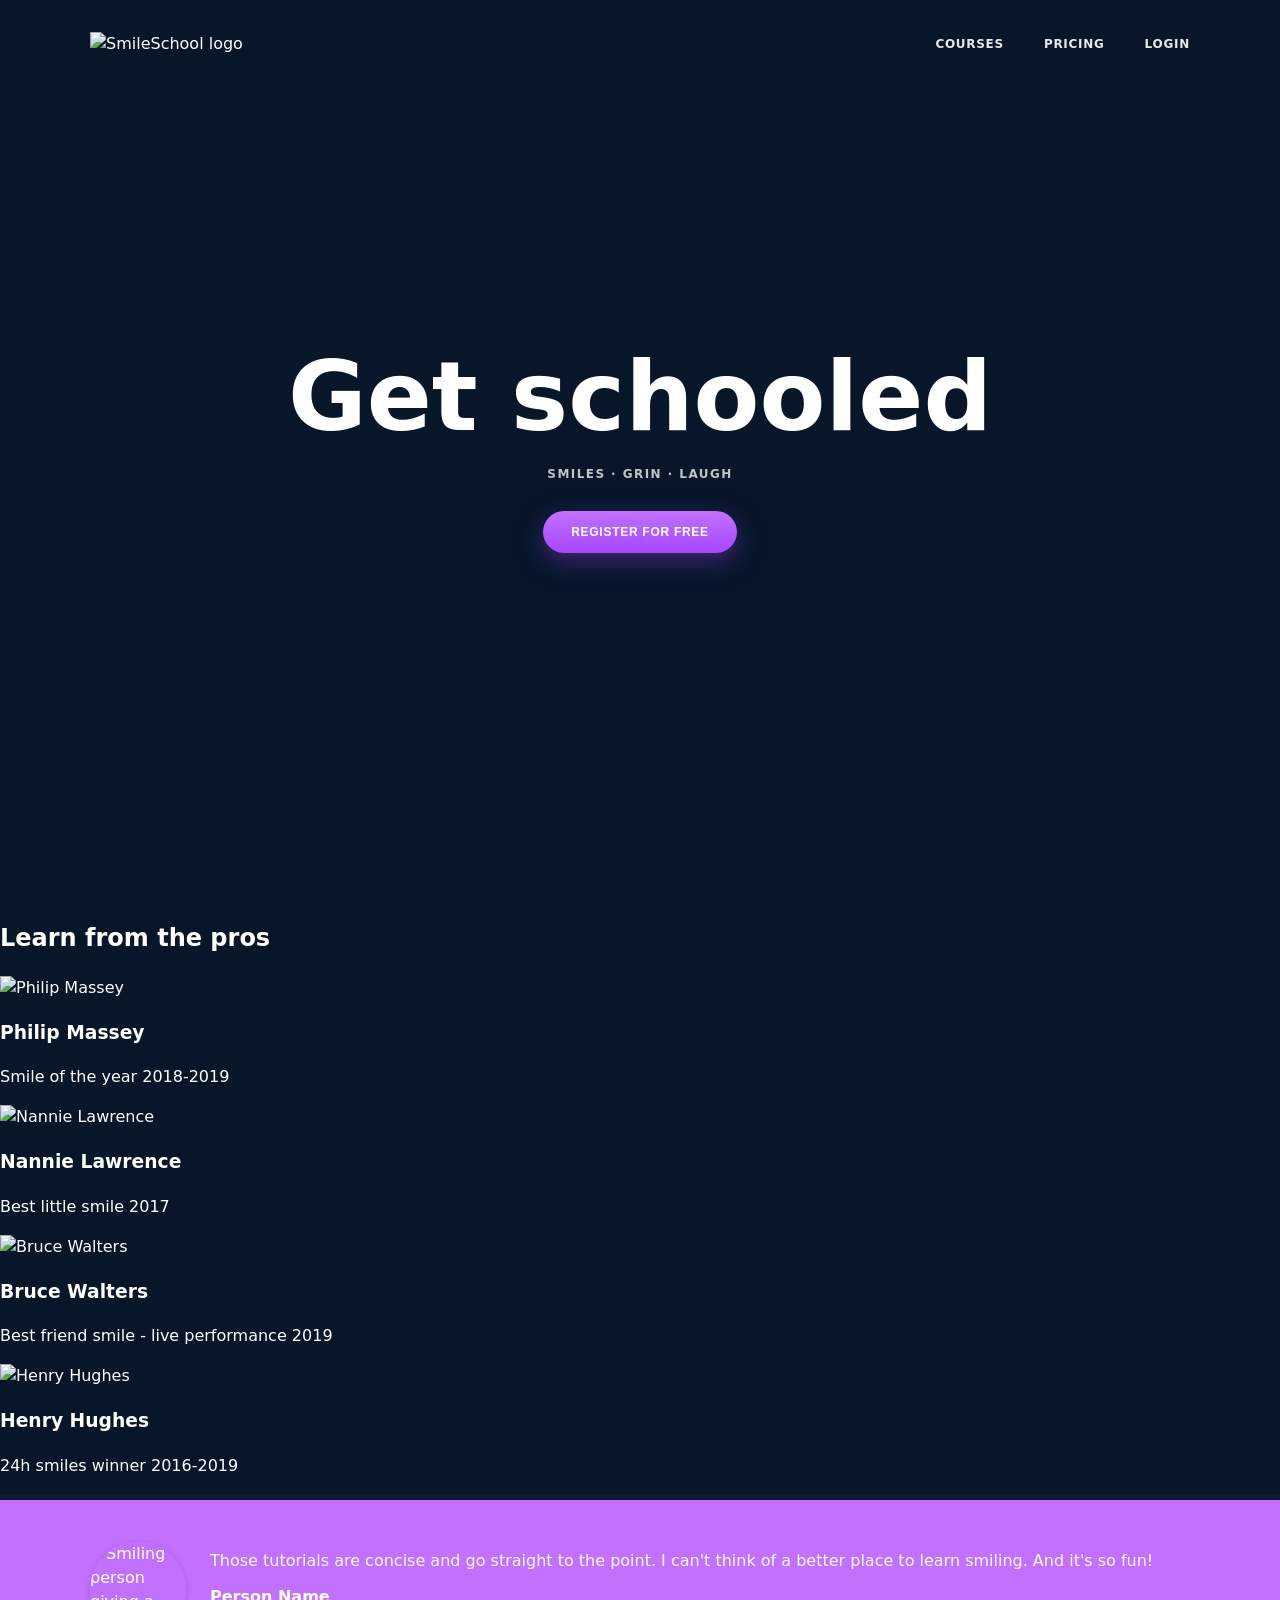
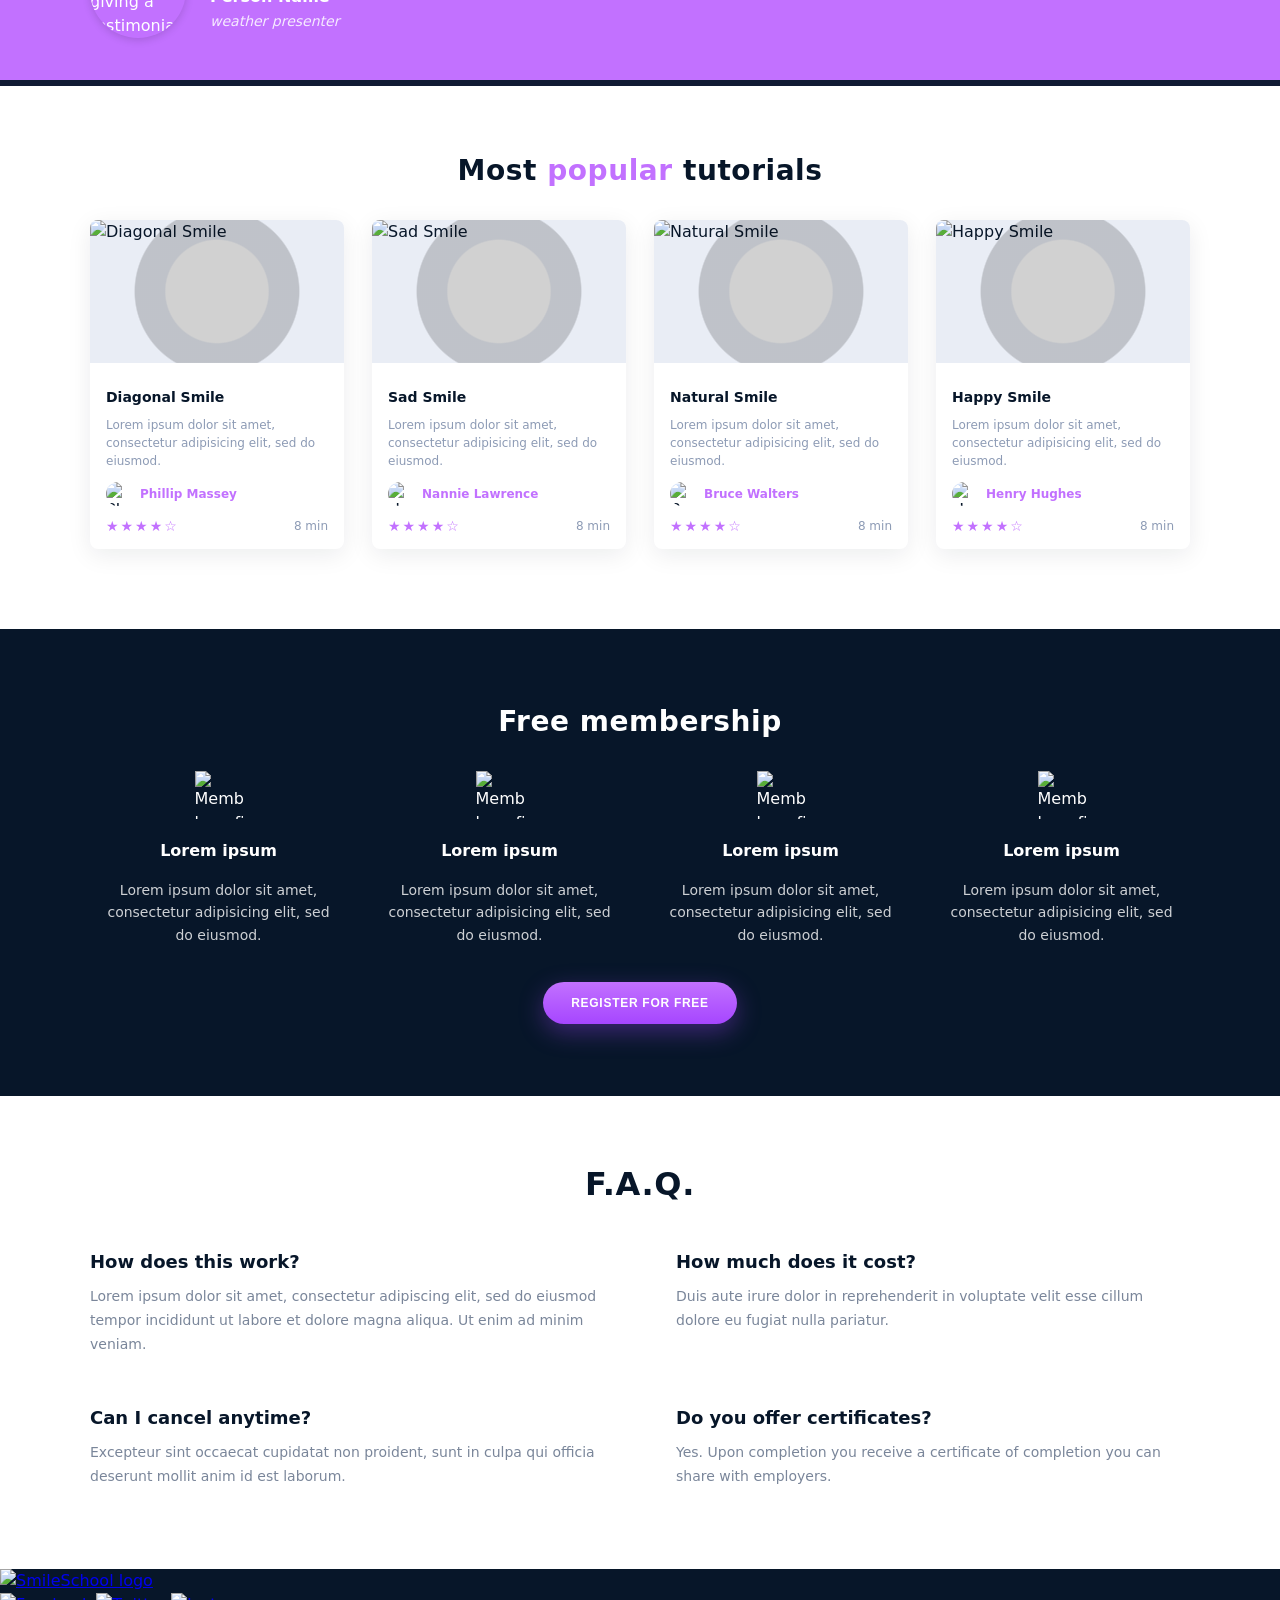
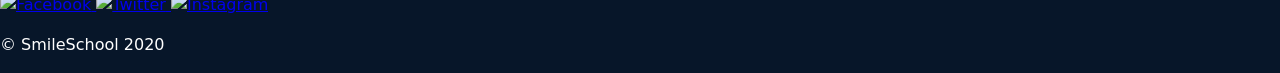
==== commit 6f874f2d: "Task 6: style FAQ section (2x2 grid, titles and paragraphs)" ====
--- a/index.html
+++ b/index.html
@@ -212,49 +212,47 @@
     <!-- ===== /Membership ===== -->
 
     <!-- ===== FAQ (Task 6) ===== -->
-    <section id="faq" aria-labelledby="faq-title">
-      <h1 id="faq-title">F.A.Q.</h1>
-
-      <div>
-        <!-- Row 1 -->
-        <div>
-          <article>
-            <h2>How does this work?</h2>
-            <p>
-              Lorem ipsum dolor sit amet, consectetur adipiscing elit, sed do eiusmod tempor
-              incididunt ut labore et dolore magna aliqua. Ut enim ad minim veniam.
-            </p>
-          </article>
-
-          <article>
-            <h2>How much does it cost?</h2>
-            <p>
-              Duis aute irure dolor in reprehenderit in voluptate velit esse cillum dolore
-              eu fugiat nulla pariatur.
-            </p>
-          </article>
-        </div>
-
-        <!-- Row 2 -->
-        <div>
-          <article>
-            <h2>Can I cancel anytime?</h2>
-            <p>
-              Excepteur sint occaecat cupidatat non proident, sunt in culpa qui officia
-              deserunt mollit anim id est laborum.
-            </p>
-          </article>
-
-          <article>
-            <h2>Do you offer certificates?</h2>
-            <p>
-              Yes. Upon completion you receive a certificate of completion you can share
-              with employers.
-            </p>
-          </article>
-        </div>
-      </div>
-    </section>
+<section id="faq" aria-labelledby="faq-title">
+  <div class="container">
+    <h1 id="faq-title">F.A.Q.</h1>
+
+    <div class="faq-grid">
+      <!-- Row 1 -->
+      <article>
+        <h2>How does this work?</h2>
+        <p>
+          Lorem ipsum dolor sit amet, consectetur adipiscing elit, sed do eiusmod tempor
+          incididunt ut labore et dolore magna aliqua. Ut enim ad minim veniam.
+        </p>
+      </article>
+
+      <article>
+        <h2>How much does it cost?</h2>
+        <p>
+          Duis aute irure dolor in reprehenderit in voluptate velit esse cillum dolore
+          eu fugiat nulla pariatur.
+        </p>
+      </article>
+
+      <!-- Row 2 -->
+      <article>
+        <h2>Can I cancel anytime?</h2>
+        <p>
+          Excepteur sint occaecat cupidatat non proident, sunt in culpa qui officia
+          deserunt mollit anim id est laborum.
+        </p>
+      </article>
+
+      <article>
+        <h2>Do you offer certificates?</h2>
+        <p>
+          Yes. Upon completion you receive a certificate of completion you can share
+          with employers.
+        </p>
+      </article>
+    </div>
+  </div>
+</section>
     <!-- ===== /FAQ ===== -->
 
   </main>
--- a/styles.css
+++ b/styles.css
@@ -260,3 +260,50 @@
 @media (max-width:560px){
   main > section:nth-of-type(4) .grid{ grid-template-columns:1fr; }
 }
+/* === Task 6 · FAQ (5th section) === */
+main > section:nth-of-type(5){
+  background:#fff; color:#071629;
+  padding:64px 0 80px;
+}
+
+main > section:nth-of-type(5) .container{
+  width:min(100%, calc(var(--maxw) + 48px));
+  margin-inline:auto;
+  padding-inline:24px;
+}
+
+main > section:nth-of-type(5) h1{
+  margin:0 0 40px;
+  text-align:center;
+  font-weight:700;
+  font-size:32px;
+  letter-spacing:.02em;
+}
+
+/* Grid 2x2 de preguntas */
+.faq-grid{
+  display:grid;
+  grid-template-columns: repeat(2, 1fr);
+  gap:48px 72px;
+}
+
+.faq-grid article h2{
+  margin:0 0 10px;
+  font-weight:700;
+  font-size:18px;
+}
+
+.faq-grid article p{
+  margin:0;
+  color:#7A869A;
+  font-size:14px;
+  line-height:1.7;
+}
+
+/* Responsive */
+@media (max-width:900px){
+  .faq-grid{ gap:32px 40px; }
+}
+@media (max-width:640px){
+  .faq-grid{ grid-template-columns:1fr; gap:28px; }
+}
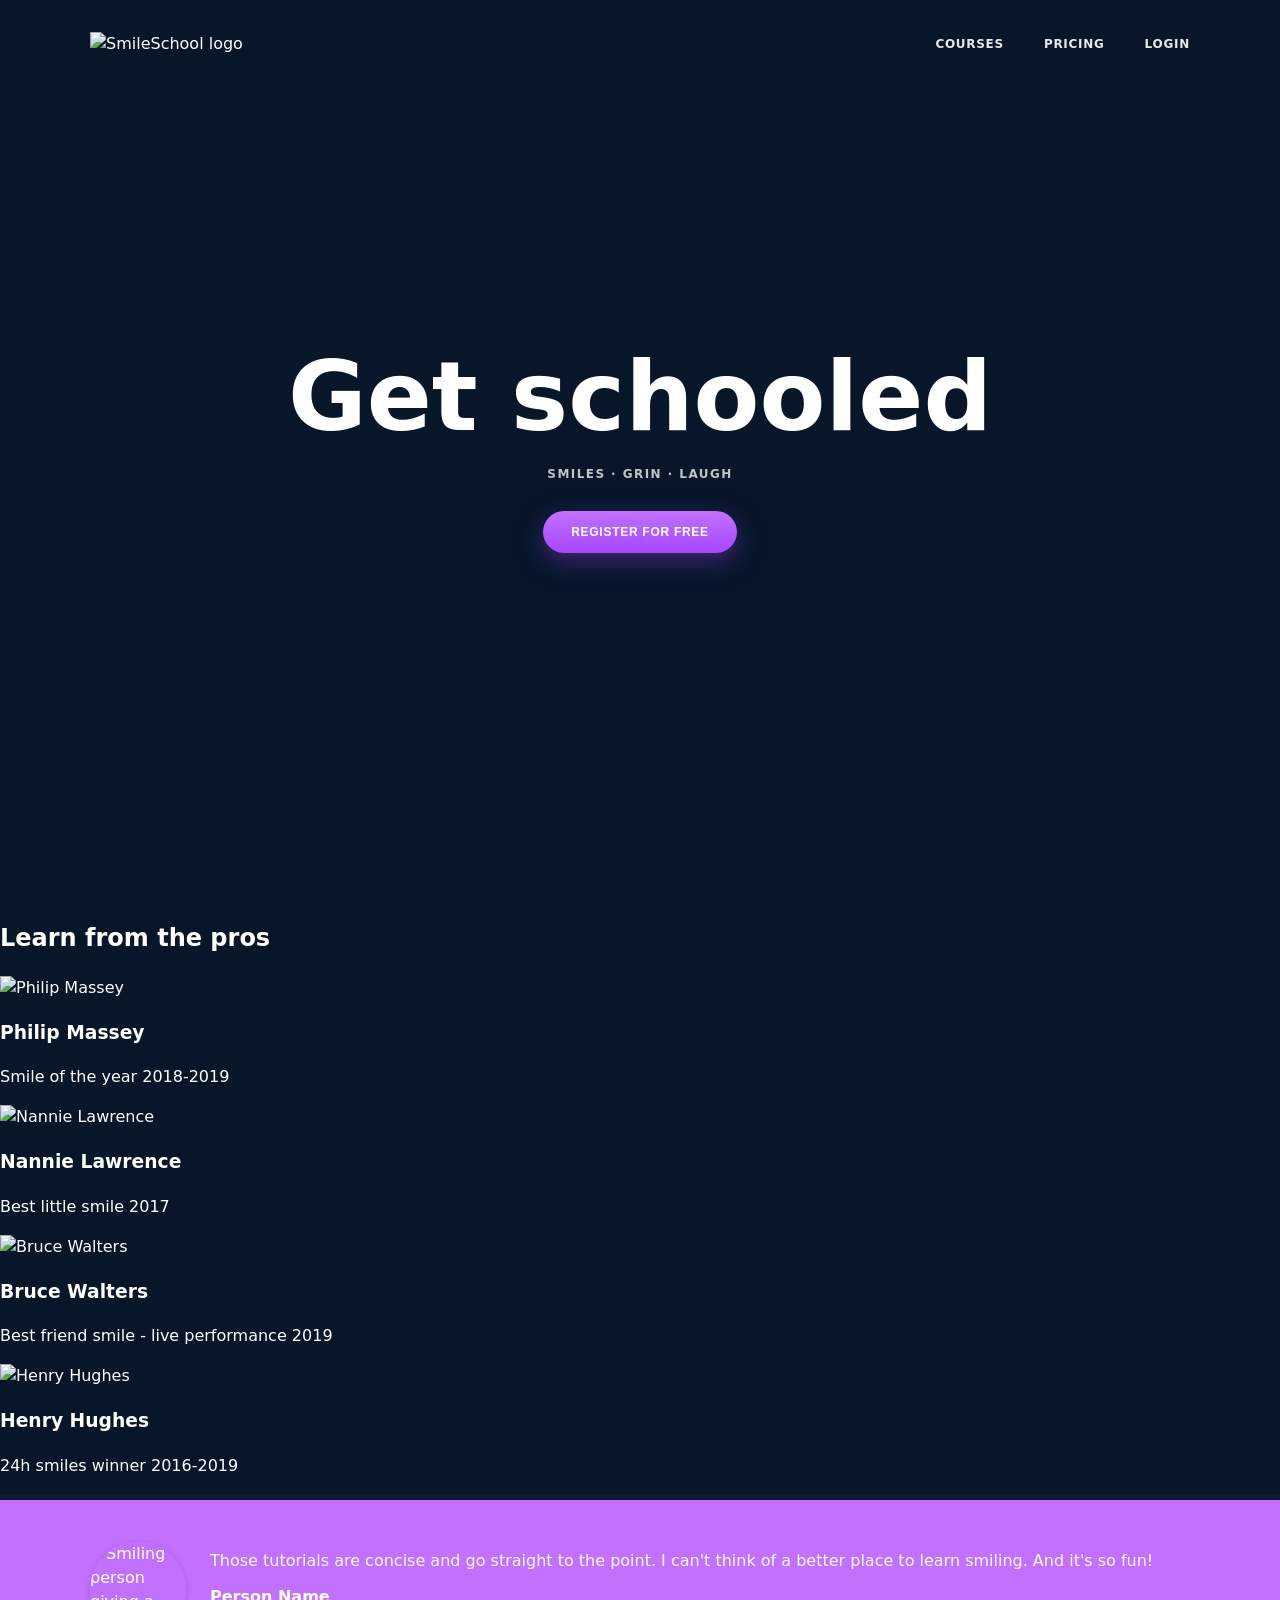
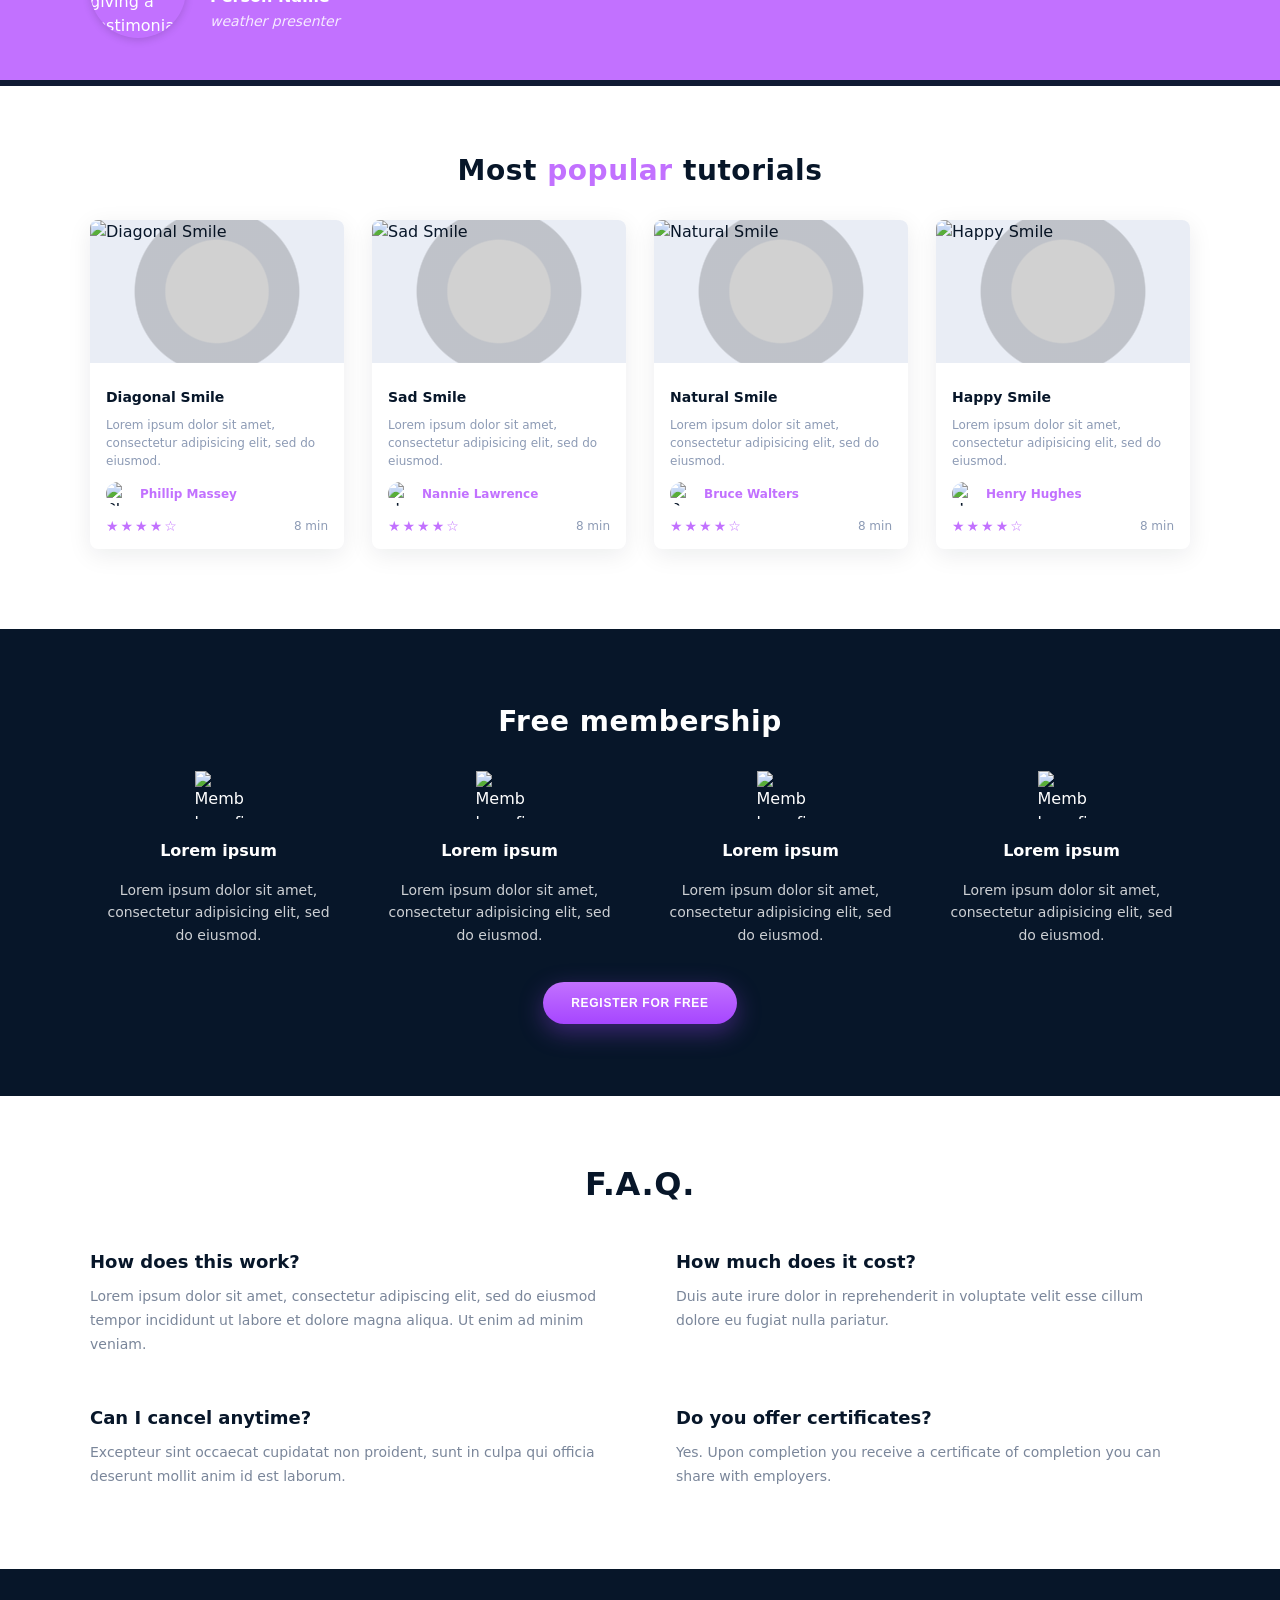
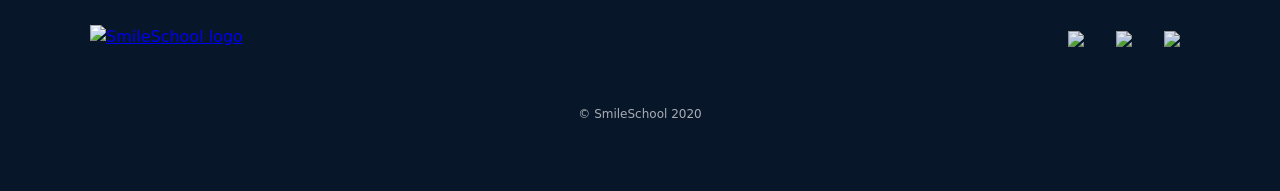
==== commit 143be2d4: "Task 7: style footer (logo + social row, centered copyright, responsive)" ====
--- a/index.html
+++ b/index.html
@@ -259,31 +259,31 @@
   <!-- ===== /Main ===== -->
 
   <!-- ===== Footer (Task 7) ===== -->
-  <footer>
-    <div>
-      <div>
-        <!-- Footer logo -->
-        <a href="/" aria-label="SmileSchool home">
-          <img src="logo.png" alt="SmileSchool logo">
+<footer>
+  <div class="container">
+    <div class="footer-top">
+      <!-- Footer logo -->
+      <a href="/" class="logo" aria-label="SmileSchool home">
+        <img src="images/logo.png" alt="SmileSchool logo">
+      </a>
+
+      <!-- Social links -->
+      <div class="social" aria-label="Social links">
+        <a href="#" aria-label="Facebook">
+          <img src="images/icon-facebook.svg" alt="Facebook">
         </a>
-
-        <!-- Social links -->
-        <div aria-label="Social links">
-          <a href="#" aria-label="Facebook">
-            <img src="icon-facebook.svg" alt="Facebook">
-          </a>
-          <a href="#" aria-label="Twitter">
-            <img src="icon-twitter.svg" alt="Twitter">
-          </a>
-          <a href="#" aria-label="Instagram">
-            <img src="icon-instagram.svg" alt="Instagram">
-          </a>
-        </div>
+        <a href="#" aria-label="Twitter">
+          <img src="images/icon-twitter.svg" alt="Twitter">
+        </a>
+        <a href="#" aria-label="Instagram">
+          <img src="images/icon-instagram.svg" alt="Instagram">
+        </a>
       </div>
-
-      <p>© SmileSchool 2020</p>
-    </div>
-  </footer>
+    </div>
+
+    <p class="copyright">© SmileSchool 2020</p>
+  </div>
+</footer>
   <!-- ===== /Footer ===== -->
 
 </body>
--- a/styles.css
+++ b/styles.css
@@ -307,3 +307,59 @@
 @media (max-width:640px){
   .faq-grid{ grid-template-columns:1fr; gap:28px; }
 }
+/* === Task 7 · Footer === */
+footer{
+  background:#071629;
+  color:#fff;
+  padding:56px 0;
+}
+footer .container{
+  width:min(100%, calc(var(--maxw) + 48px));
+  margin-inline:auto;
+  padding-inline:24px;
+}
+
+/* fila superior: logo + redes */
+.footer-top{
+  display:flex;
+  align-items:center;
+  justify-content:space-between;
+  gap:24px;
+}
+footer .logo img{
+  display:block;
+  height:32px;            /* ajusta si tu asset requiere otro tamaño */
+  width:auto;
+}
+
+/* redes */
+footer .social{
+  display:flex;
+  align-items:center;
+  gap:16px;
+}
+footer .social a{
+  display:inline-flex;
+  align-items:center;
+  justify-content:center;
+  width:32px; height:32px;
+  border-radius:50%;
+}
+footer .social img{
+  width:20px; height:20px; display:block;
+  opacity:.9; transition:opacity .2s ease;
+}
+footer .social a:hover img{ opacity:1; }
+
+/* copyright */
+footer .copyright{
+  margin-top:48px;
+  text-align:center;
+  font-size:12px;
+  color:rgba(255,255,255,.65);
+}
+
+/* responsive */
+@media (max-width:560px){
+  .footer-top{ flex-direction:column; gap:16px; }
+}
